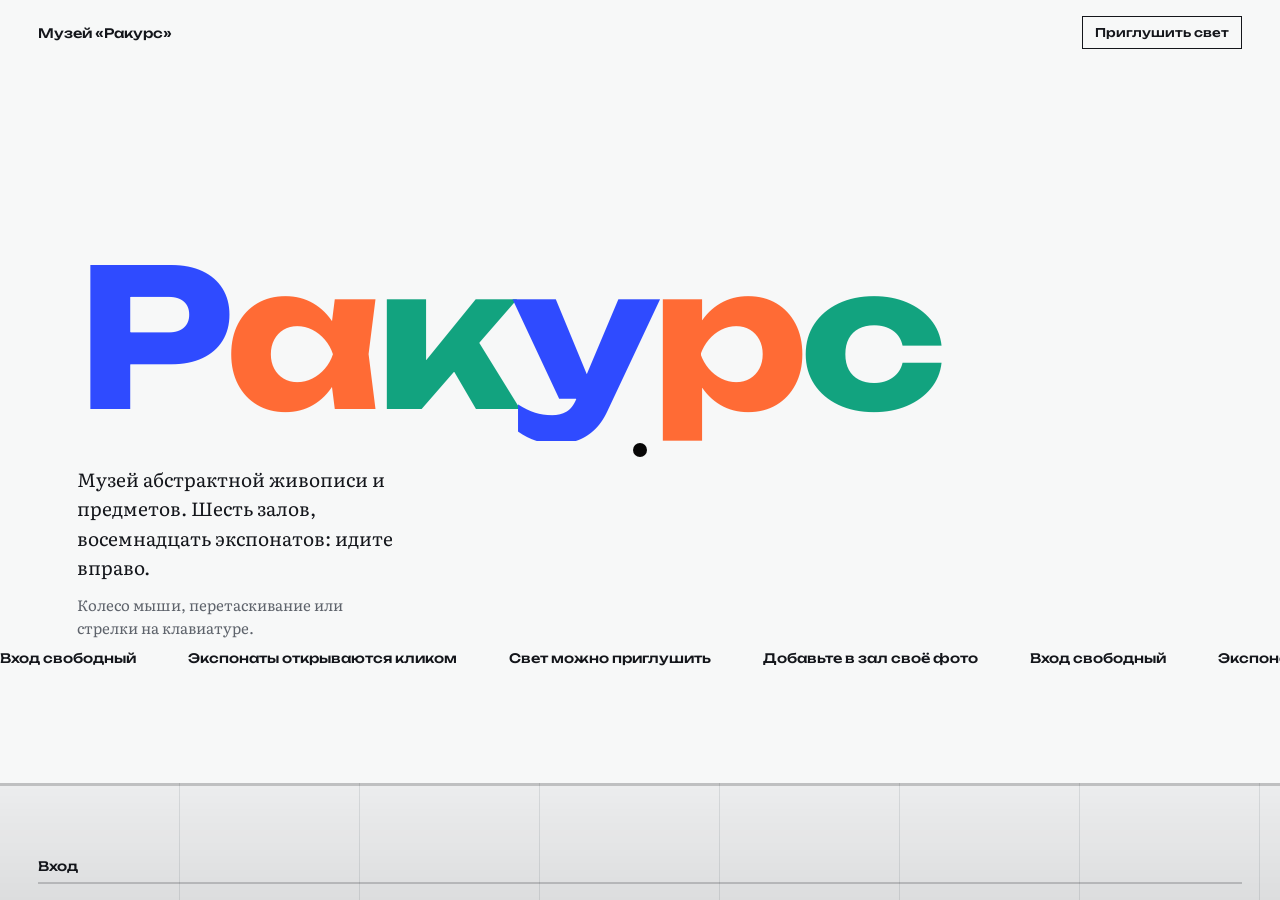
==== index.html @ 846c984b "Add files via upload" ====
<!DOCTYPE html>
<html lang="ru">
<head>
<meta charset="utf-8">
<meta name="viewport" content="width=device-width, initial-scale=1, viewport-fit=cover">
<title>Музей «Ракурс»</title>
<link rel="preconnect" href="https://fonts.googleapis.com">
<link rel="preconnect" href="https://fonts.gstatic.com" crossorigin>
<link href="https://fonts.googleapis.com/css2?family=Unbounded:wght@500;700&family=Literata:ital,opsz,wght@0,7..72,400;1,7..72,400&display=swap" rel="stylesheet">
<link rel="stylesheet" href="style.css">
</head>
<body>
<div class="cu" aria-hidden="true"><i></i><i></i></div>
<header class="top"><span>Музей «Ракурс»</span><button class="tg" id="tg" aria-pressed="false">Приглушить свет</button></header>
<main id="main"><div id="track"></div></main>
<div class="floor" id="floor"></div><div id="dk"></div><div id="cur"></div>
<div class="bar"><div id="lab">Вход</div><i><b id="fill"></b></i></div>
<div id="ov" role="dialog" aria-modal="true" aria-label="Экспонат">
  <div class="oa" id="oa"></div>
  <div class="ot"><h2 id="oh"></h2><p class="meta" id="om"></p><p class="desc" id="od"></p><button class="btn" id="oc">Закрыть экспонат</button></div>
</div>
<script src="script.js"></script>
</body>
</html>
---- style.css ----
:root{color-scheme:light;--wall:#F7F8F8;--ink:#14161B;--mute:#5E636B;--d:'Unbounded','Arial Black',system-ui,sans-serif;--s:'Literata',Georgia,serif;box-sizing:border-box;padding-top:env(safe-area-inset-top,0px);padding-bottom:env(safe-area-inset-bottom,0px)}
*,*::before,*::after{box-sizing:border-box}
html,body{height:100%;margin:0;overflow:hidden;overscroll-behavior:none;-webkit-tap-highlight-color:transparent;background:var(--wall);color:var(--ink);font-family:var(--s)}
button{font:inherit;color:inherit}
:focus-visible{outline:3px solid #2742D8;outline-offset:4px}
@media(hover:hover) and (pointer:fine){body,body *{cursor:none!important}}
main{touch-action:none;height:100%;-webkit-user-select:none;user-select:none}
#track{position:relative;display:flex;align-items:center;height:100%;width:max-content;padding:6vh 0 9vh;will-change:transform}
.top{position:fixed;inset:0 0 auto 0;display:flex;justify-content:space-between;align-items:center;padding:calc(16px + env(safe-area-inset-top,0px)) clamp(18px,3vw,40px) 0;font:500 13px var(--d);z-index:6;pointer-events:none}
.tg{pointer-events:auto;border:1.5px solid var(--ink);background:none;padding:8px 12px;font:500 12px var(--d)}
.floor{pointer-events:none;position:fixed;inset:auto 0 0 0;height:13vh;z-index:3;border-top:3px solid #0002;background:linear-gradient(#fff0,#0001),repeating-linear-gradient(90deg,#ECEDEE 0 179px,#D5D8DA 179px 180px)}
.work::before{content:"";position:absolute;left:-10%;top:-12vh;width:120%;height:90%;background:radial-gradient(ellipse at 50% 0,rgba(255,205,90,.28),transparent 62%);pointer-events:none}
.intro{flex:none;width:100vw;padding:0 6vw;position:relative}
h1{margin:0;font:700 min(15vw,30vh) var(--d);letter-spacing:-.04em;line-height:1.08;overflow:hidden}
.l{display:inline-block;transform:translateY(110%);animation:up .9s cubic-bezier(.2,.8,.1,1) calc(var(--i)*70ms + 1100ms) forwards}
@keyframes up{to{transform:none}}
.l:nth-child(3n+1){color:#2F4BFF}.l:nth-child(3n+2){color:#FF6B35}.l:nth-child(3n){color:#12A37F}
.intro p{max-width:34ch;font-size:19px;line-height:1.55;margin:24px 0 0}
.intro p+p{font-size:15px;color:var(--mute);margin-top:10px}
.mq{position:absolute;left:0;bottom:-3vh;width:100vw;overflow:hidden;white-space:nowrap;font:500 13px var(--d)}
.mq div{display:inline-block;animation:mq 26s linear infinite}
.mq span{margin-right:4em}
@keyframes mq{to{transform:translateX(-50%)}}
.hall{flex:none;width:min(80vw,860px);height:70vh;position:relative;padding:0 4vw;display:flex;flex-direction:column;justify-content:center}
.hn{position:absolute;left:0;top:50%;font:700 min(46vw,72vh) var(--d);line-height:1;color:transparent;-webkit-text-stroke:3px var(--c);opacity:.9;user-select:none}
.hall h2,.hall p{position:relative;margin:0}
.hall h2{font:700 clamp(32px,5vw,72px) var(--d);letter-spacing:-.03em;margin-bottom:18px;border-bottom:6px solid var(--c);padding-bottom:12px;width:max-content;max-width:100%}
.hall p{max-width:30ch;font-size:19px;line-height:1.55}
.work{flex:none;position:relative;padding:0 clamp(24px,6vw,100px)}
.work:nth-of-type(even){transform:translateY(3vh)}
.work:nth-of-type(odd){transform:translateY(-2vh)}
.frame{position:relative;display:block;border:0;padding:0;overflow:hidden;height:min(54vh,520px,100vw);aspect-ratio:3/4;box-shadow:0 30px 50px -28px rgba(20,22,27,.45);transition:transform .35s ease-out,box-shadow .4s}
.frame svg,.frame img{display:block;width:126%;height:100%;margin-left:-13%;object-fit:cover}
.frame::before{content:"";position:absolute;inset:0;z-index:1;pointer-events:none;background:url("data:image/svg+xml;utf8,<svg xmlns='http://www.w3.org/2000/svg' width='160' height='160'><filter id='n'><feTurbulence type='fractalNoise' baseFrequency='.85' numOctaves='2'/><feColorMatrix values='0 0 0 0 0 0 0 0 0 0 0 0 0 0 0 0 0 0 .5 0'/></filter><rect width='100%' height='100%' filter='url(%23n)'/></svg>"),radial-gradient(ellipse at 50% 35%,transparent 55%,rgba(0,0,0,.38));opacity:.55}
.frame::after{content:"";position:absolute;inset:0;z-index:2;background:var(--wall);transform-origin:top;transition:transform 1.1s cubic-bezier(.7,0,.2,1)}
.work.in .frame::after{transform:scaleY(0)}
.pl{margin:16px 0 0;padding:10px 14px;display:grid;gap:3px;width:max-content;max-width:100%;border:1px solid color-mix(in srgb,var(--ink) 30%,transparent);background:color-mix(in srgb,var(--wall) 72%,#fff);opacity:0;transform:translateY(10px);transition:opacity .8s .7s,transform .8s .7s}
.work.in .pl{opacity:1;transform:none}
.pl small{font-size:12px;color:var(--mute)}
.pl b{font:500 14px var(--d)}
.pl span{font-style:italic;color:var(--mute);font-size:14px}
.add,.outro{flex:none;padding:0 6vw;width:min(80vw,640px)}
.add h2,.outro h2{font:700 clamp(28px,4.5vw,60px) var(--d);letter-spacing:-.03em;margin:0 0 16px;line-height:1.08}
.add p,.outro p{max-width:34ch;font-size:18px;line-height:1.55;margin:0 0 24px}
.btn{display:inline-block;border:2px solid var(--ink);background:none;padding:14px 22px;font:500 14px var(--d);transition:background .25s,color .25s}
.btn:hover{background:var(--ink);color:var(--wall)}
.bar{position:fixed;inset:auto 0 0 0;padding:0 clamp(18px,3vw,40px) calc(16px + env(safe-area-inset-bottom,0px));z-index:5;pointer-events:none;color:var(--ink)}
.bar div{font:500 13px var(--d);margin-bottom:8px}
.bar i{display:block;height:2px;background:color-mix(in srgb,var(--ink) 20%,transparent)}
.bar i b{display:block;height:100%;background:var(--ink);transform-origin:left;transform:scaleX(0)}
#dk{position:fixed;inset:0;z-index:4;pointer-events:none;opacity:0;transition:opacity .6s;background:radial-gradient(circle 230px at var(--mx,50%) var(--my,50%),transparent 0,rgba(6,8,12,.94) 100%)}
#dk.on{opacity:1}
#cur{position:fixed;left:0;top:0;width:14px;height:14px;margin:-7px;border-radius:50%;background:#fff;mix-blend-mode:difference;pointer-events:none;z-index:60;transition:width .3s,height .3s,margin .3s}
#cur.big{width:80px;height:80px;margin:-40px}
@media(hover:none),(pointer:coarse){#cur{display:none}}
.cu{position:fixed;inset:0;z-index:50;pointer-events:none;display:flex}
.cu i{flex:1;background:#18202E;animation:op 1.3s cubic-bezier(.8,0,.2,1) .5s forwards}
.cu i:first-child{--o:-101%;background:#2F4BFF}.cu i:last-child{--o:101%;background:#FF7FA6}
@keyframes op{to{transform:translateX(var(--o))}}
#ov{position:fixed;inset:0;z-index:20;display:grid;grid-template-columns:1fr 1fr;background:var(--wall);clip-path:circle(0px at 50% 50%);visibility:hidden;transition:clip-path .9s cubic-bezier(.76,0,.24,1),visibility 0s .9s}
#ov.open{visibility:visible;transition:clip-path .9s cubic-bezier(.76,0,.24,1)}
.oa{display:grid;place-items:center;background:#E9EAEC;overflow:hidden}
.oa>*{height:78%;max-width:84%;aspect-ratio:3/4;object-fit:cover;box-shadow:0 40px 70px rgba(20,22,27,.4);transform:scale(1.18);transition:transform 1.5s cubic-bezier(.2,.8,.1,1) .25s}
#ov.open .oa>*{transform:none}
.ot{align-self:center;padding:6vw;max-width:560px}
.ot>*{opacity:0;transform:translateY(26px);transition:opacity .7s,transform .7s}
#ov.open .ot>*{opacity:1;transform:none}
#ov.open .ot>:nth-child(1){transition-delay:.55s}#ov.open .ot>:nth-child(2){transition-delay:.65s}#ov.open .ot>:nth-child(3){transition-delay:.75s}#ov.open .ot>:nth-child(4){transition-delay:.85s}
.ot h2{font:700 clamp(28px,4vw,54px) var(--d);letter-spacing:-.03em;line-height:1.08;margin:0 0 16px}
.ot .meta{font-style:italic;color:var(--mute);margin:0 0 20px}
.ot .desc{font-size:19px;line-height:1.6;margin:0 0 32px}
@media(max-width:760px){#ov{grid-template-columns:1fr;grid-template-rows:42% 1fr}.oa{padding-top:env(safe-area-inset-top,0px)}.oa>*{height:86%}.ot{padding:20px 24px calc(20px + env(safe-area-inset-bottom,0px));align-self:start;min-height:0;max-height:100%;max-width:none;overflow:auto}.ot h2{font-size:26px}.ot .desc{font-size:17px;margin-bottom:20px}.frame{height:min(56vh,112vw)}.top{font-size:12px}.tg{font-size:11px;padding:7px 10px}.work{padding:0 20px}.hall,.add,.outro{width:86vw}.pl{max-width:calc(100vw - 40px)}#dk{background:radial-gradient(circle 160px at var(--mx,50%) var(--my,50%),transparent 0,rgba(6,8,12,.94) 100%)}}
@media(max-height:480px){.frame{height:60vh}.pl{margin-top:8px;padding:6px 10px}.ot{overflow:auto;max-height:100%}.ot h2{font-size:24px;margin-bottom:8px}.ot .desc{font-size:15px;margin-bottom:12px}.floor{height:16vh}.hall h2{font-size:30px}.hall p,.intro p{font-size:16px}}
@media(hover:none){.btn:hover{background:none;color:var(--ink)}}
@media(prefers-reduced-motion:reduce){.cu{display:none}.l,.mq div{animation:none;transform:none}.frame::after,.pl,#ov,#ov.open,.ot>*,.oa>*{transition:none}}
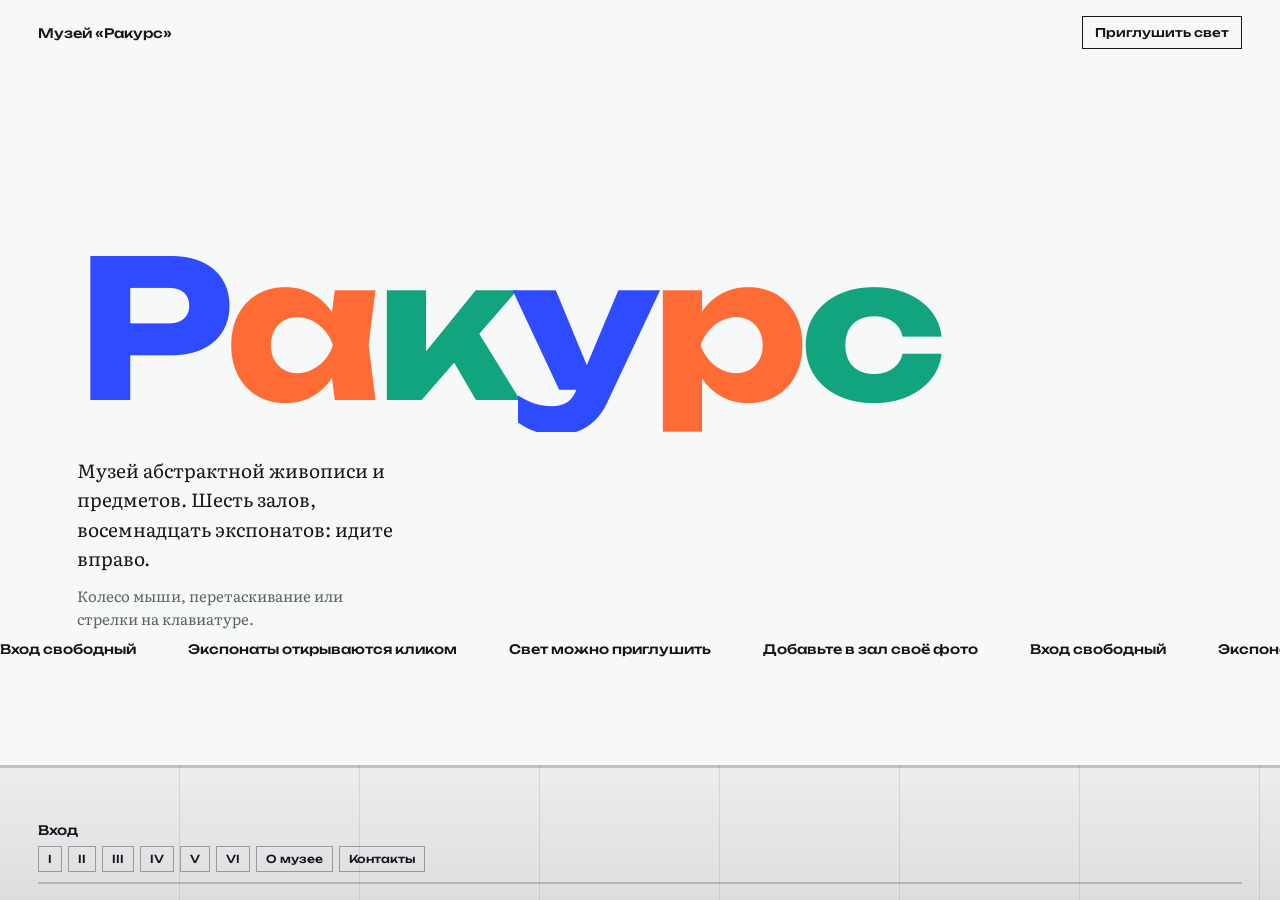
==== commit b13077a2: "Update index.html" ====
--- a/index.html
+++ b/index.html
@@ -7,18 +7,213 @@
 <link rel="preconnect" href="https://fonts.googleapis.com">
 <link rel="preconnect" href="https://fonts.gstatic.com" crossorigin>
 <link href="https://fonts.googleapis.com/css2?family=Unbounded:wght@500;700&family=Literata:ital,opsz,wght@0,7..72,400;1,7..72,400&display=swap" rel="stylesheet">
-<link rel="stylesheet" href="style.css">
+<style>
+:root{color-scheme:light;--wall:#F7F8F8;--ink:#14161B;--mute:#5E636B;--d:'Unbounded','Arial Black',system-ui,sans-serif;--s:'Literata',Georgia,serif;box-sizing:border-box;padding-top:env(safe-area-inset-top,0px);padding-bottom:env(safe-area-inset-bottom,0px)}
+*,*::before,*::after{box-sizing:border-box}
+html,body{height:100%;margin:0;overflow:hidden;overscroll-behavior:none;-webkit-tap-highlight-color:transparent;background:var(--wall);color:var(--ink);font-family:var(--s)}
+button{font:inherit;color:inherit}
+:focus-visible{outline:3px solid #2742D8;outline-offset:4px}
+main{cursor:grab}main:active{cursor:grabbing}.frame,.btn,.tg,.mp button{cursor:pointer}
+main{touch-action:none;height:100%;-webkit-user-select:none;user-select:none}
+#track{position:relative;display:flex;align-items:center;height:100%;width:max-content;padding:6vh 0 11vh;will-change:transform}
+.top{position:fixed;inset:0 0 auto 0;display:flex;justify-content:space-between;align-items:center;padding:calc(16px + env(safe-area-inset-top,0px)) clamp(18px,3vw,40px) 0;font:500 13px var(--d);z-index:6;pointer-events:none}
+.tg{pointer-events:auto;border:1.5px solid var(--ink);background:none;padding:8px 12px;font:500 12px var(--d)}
+.floor{pointer-events:none;position:fixed;inset:auto 0 0 0;height:15vh;z-index:3;border-top:3px solid #0002;background:linear-gradient(#fff0,#0001),repeating-linear-gradient(90deg,#ECEDEE 0 179px,#D5D8DA 179px 180px)}
+.work::before{content:"";position:absolute;left:-10%;top:-12vh;width:120%;height:90%;background:radial-gradient(ellipse at 50% 0,rgba(255,205,90,.28),transparent 62%);pointer-events:none}
+.intro{flex:none;width:100vw;padding:0 6vw;position:relative}
+h1{margin:0;font:700 min(15vw,30vh) var(--d);letter-spacing:-.04em;line-height:1.08;overflow:hidden}
+.l{display:inline-block;transform:translateY(110%);animation:up .9s cubic-bezier(.2,.8,.1,1) calc(var(--i)*70ms + 1100ms) forwards}
+@keyframes up{to{transform:none}}
+.l:nth-child(3n+1){color:#2F4BFF}.l:nth-child(3n+2){color:#FF6B35}.l:nth-child(3n){color:#12A37F}
+.intro p{max-width:34ch;font-size:19px;line-height:1.55;margin:24px 0 0}
+.intro p+p{font-size:15px;color:var(--mute);margin-top:10px}
+.mq{position:absolute;left:0;bottom:-3vh;width:100vw;overflow:hidden;white-space:nowrap;font:500 13px var(--d)}
+.mq div{display:inline-block;animation:mq 26s linear infinite}
+.mq span{margin-right:4em}
+@keyframes mq{to{transform:translateX(-50%)}}
+.hall{flex:none;width:min(80vw,860px);height:70vh;position:relative;padding:0 4vw;display:flex;flex-direction:column;justify-content:center}
+.hn{position:absolute;left:0;top:50%;font:700 min(46vw,72vh) var(--d);line-height:1;color:transparent;-webkit-text-stroke:3px var(--c);opacity:.9;user-select:none}
+.hall h2,.hall p{position:relative;margin:0}
+.hall h2{font:700 clamp(32px,5vw,72px) var(--d);letter-spacing:-.03em;margin-bottom:18px;border-bottom:6px solid var(--c);padding-bottom:12px;width:max-content;max-width:100%}
+.hall p{max-width:30ch;font-size:19px;line-height:1.55}
+.work{flex:none;position:relative;padding:0 clamp(24px,6vw,100px)}
+.work:nth-of-type(even){transform:translateY(3vh)}
+.work:nth-of-type(odd){transform:translateY(-2vh)}
+.frame{position:relative;display:block;border:0;padding:0;overflow:hidden;height:min(54vh,520px,100vw);aspect-ratio:3/4;box-shadow:0 30px 50px -28px rgba(20,22,27,.45);transition:transform .35s ease-out,box-shadow .4s}
+.frame svg,.frame img{display:block;width:126%;height:100%;margin-left:-13%;object-fit:cover}
+.frame::before{content:"";position:absolute;inset:0;z-index:1;pointer-events:none;background:url("data:image/svg+xml;utf8,<svg xmlns='http://www.w3.org/2000/svg' width='160' height='160'><filter id='n'><feTurbulence type='fractalNoise' baseFrequency='.85' numOctaves='2'/><feColorMatrix values='0 0 0 0 0 0 0 0 0 0 0 0 0 0 0 0 0 0 .5 0'/></filter><rect width='100%' height='100%' filter='url(%23n)'/></svg>"),radial-gradient(ellipse at 50% 35%,transparent 55%,rgba(0,0,0,.38));opacity:.55}
+.frame::after{content:"";position:absolute;inset:0;z-index:2;background:var(--wall);transform-origin:top;transition:transform 1.1s cubic-bezier(.7,0,.2,1)}
+.work.in .frame::after{transform:scaleY(0)}
+.pl{margin:16px 0 0;padding:10px 14px;display:grid;gap:3px;width:max-content;max-width:100%;border:1px solid color-mix(in srgb,var(--ink) 30%,transparent);background:color-mix(in srgb,var(--wall) 72%,#fff);opacity:0;transform:translateY(10px);transition:opacity .8s .7s,transform .8s .7s}
+.work.in .pl{opacity:1;transform:none}
+.pl small{font-size:12px;color:var(--mute)}
+.pl b{font:500 14px var(--d)}
+.pl span{font-style:italic;color:var(--mute);font-size:14px}
+.add,.outro,.about,.contact{flex:none;padding:0 6vw;width:min(80vw,640px)}
+.add h2,.outro h2,.about h2,.contact h2{font:700 clamp(28px,4.5vw,60px) var(--d);letter-spacing:-.03em;margin:0 0 16px;line-height:1.08}
+.add p,.outro p,.about p,.contact p{max-width:34ch;font-size:18px;line-height:1.55;margin:0 0 24px}
+.btn{display:inline-block;border:2px solid var(--ink);background:none;padding:14px 22px;font:500 14px var(--d);transition:background .25s,color .25s}
+.btn:hover{background:var(--ink);color:var(--wall)}
+.bar{position:fixed;inset:auto 0 0 0;padding:0 clamp(18px,3vw,40px) calc(16px + env(safe-area-inset-bottom,0px));z-index:5;pointer-events:none;color:var(--ink)}
+.bar div{font:500 13px var(--d);margin-bottom:8px}
+.bar i{display:block;height:2px;background:color-mix(in srgb,var(--ink) 20%,transparent)}
+.bar i b{display:block;height:100%;background:var(--ink);transform-origin:left;transform:scaleX(0)}
+#dk{position:fixed;inset:0;z-index:4;pointer-events:none;opacity:0;transition:opacity .6s;background:radial-gradient(circle 230px at var(--mx,50%) var(--my,50%),transparent 0,rgba(6,8,12,.94) 100%)}
+#dk.on{opacity:1}
+#cur{display:none!important;position:fixed;left:0;top:0;width:14px;height:14px;margin:-7px;border-radius:50%;background:#fff;mix-blend-mode:difference;pointer-events:none;z-index:60;transition:width .3s,height .3s,margin .3s}
+#cur.big{width:80px;height:80px;margin:-40px}
+@media(hover:none),(pointer:coarse){#cur{display:none}}
+.facts{margin:0 0 24px;display:grid;gap:10px;max-width:40ch}.facts div{display:grid;grid-template-columns:7.5em 1fr;gap:12px;border-top:1px solid color-mix(in srgb,var(--ink) 25%,transparent);padding-top:10px}.facts dt{font:500 13px var(--d)}.facts dd{margin:0;font-size:17px;line-height:1.5}
+a.btn{color:var(--ink);text-decoration:none}a.btn:hover{color:var(--wall)}
+.mp{display:flex;gap:6px;margin-bottom:10px;pointer-events:auto;width:max-content;max-width:100%;overflow-x:auto;scrollbar-width:none}
+.mp button{border:1px solid color-mix(in srgb,var(--ink) 35%,transparent);background:none;padding:5px 9px;font:500 11px var(--d);white-space:nowrap}
+.mp button:hover{border-color:var(--ink)}
+.mp button.on{background:var(--ink);color:var(--wall);border-color:var(--ink);box-shadow:inset 0 -3px 0 var(--c)}
+.acts{display:flex;gap:10px;flex-wrap:wrap}
+#lens{position:fixed;left:0;top:0;width:170px;height:170px;border-radius:50%;overflow:hidden;border:3px solid #fff;box-shadow:0 10px 30px rgba(0,0,0,.4);pointer-events:none;opacity:0;transition:opacity .2s;z-index:3;background:#fff}
+#lens.on{opacity:1}
+body.lp #cur{opacity:0}
+.cu{position:fixed;inset:0;z-index:50;pointer-events:none;display:flex}
+.cu i{flex:1;background:#18202E;animation:op 1.3s cubic-bezier(.8,0,.2,1) .5s forwards}
+.cu i:first-child{--o:-101%;background:#2F4BFF}.cu i:last-child{--o:101%;background:#FF7FA6}
+@keyframes op{to{transform:translateX(var(--o))}}
+#ov{position:fixed;inset:0;z-index:20;display:grid;grid-template-columns:1fr 1fr;background:var(--wall);clip-path:circle(0px at 50% 50%);visibility:hidden;transition:clip-path .9s cubic-bezier(.76,0,.24,1),visibility 0s .9s}
+#ov.open{visibility:visible;transition:clip-path .9s cubic-bezier(.76,0,.24,1)}
+.oa{display:grid;place-items:center;background:#E9EAEC;overflow:hidden}
+.oa>*{touch-action:none;height:78%;max-width:84%;aspect-ratio:3/4;object-fit:cover;box-shadow:0 40px 70px rgba(20,22,27,.4);transform:scale(1.18);transition:transform 1.5s cubic-bezier(.2,.8,.1,1) .25s}
+#ov.open .oa>*{transform:none}
+.ot{align-self:center;padding:6vw;max-width:560px}
+.ot>*{opacity:0;transform:translateY(26px);transition:opacity .7s,transform .7s}
+#ov.open .ot>*{opacity:1;transform:none}
+#ov.open .ot>:nth-child(1){transition-delay:.55s}#ov.open .ot>:nth-child(2){transition-delay:.65s}#ov.open .ot>:nth-child(3){transition-delay:.75s}#ov.open .ot>:nth-child(4){transition-delay:.85s}
+.ot h2{font:700 clamp(28px,4vw,54px) var(--d);letter-spacing:-.03em;line-height:1.08;margin:0 0 16px}
+.ot .meta{font-style:italic;color:var(--mute);margin:0 0 20px}
+.ot .desc{font-size:19px;line-height:1.6;margin:0 0 32px}
+@media(max-width:760px){#ov{grid-template-columns:1fr;grid-template-rows:42% 1fr}.oa{padding-top:env(safe-area-inset-top,0px)}.oa>*{height:86%}.ot{padding:20px 24px calc(20px + env(safe-area-inset-bottom,0px));align-self:start;min-height:0;max-height:100%;max-width:none;overflow:auto}.ot h2{font-size:26px}.ot .desc{font-size:17px;margin-bottom:20px}.frame{height:min(56vh,112vw)}.top{font-size:12px}.tg{font-size:11px;padding:7px 10px}#lens{width:130px;height:130px}.work{padding:0 20px}.hall,.add,.outro{width:86vw}.pl{max-width:calc(100vw - 40px)}#dk{background:radial-gradient(circle 160px at var(--mx,50%) var(--my,50%),transparent 0,rgba(6,8,12,.94) 100%)}}
+@media(max-height:480px){.frame{height:60vh}.pl{margin-top:8px;padding:6px 10px}.ot{overflow:auto;max-height:100%}.ot h2{font-size:24px;margin-bottom:8px}.ot .desc{font-size:15px;margin-bottom:12px}.floor{height:19vh}#lab{display:none}.mp{margin-bottom:6px}.mp button{padding:3px 7px}.hall h2{font-size:30px}.hall p,.intro p{font-size:16px}}
+@media(hover:none){.btn:hover{background:none;color:var(--ink)}}
+@media(prefers-reduced-motion:reduce){.cu{display:none}.l,.mq div{animation:none;transform:none}.frame::after,.pl,#ov,#ov.open,.ot>*,.oa>*{transition:none}}
+</style>
 </head>
 <body>
 <div class="cu" aria-hidden="true"><i></i><i></i></div>
 <header class="top"><span>Музей «Ракурс»</span><button class="tg" id="tg" aria-pressed="false">Приглушить свет</button></header>
 <main id="main"><div id="track"></div></main>
 <div class="floor" id="floor"></div><div id="dk"></div><div id="cur"></div>
-<div class="bar"><div id="lab">Вход</div><i><b id="fill"></b></i></div>
+<div class="bar"><div id="lab">Вход</div><nav class="mp" id="mp" aria-label="Карта залов"></nav><i><b id="fill"></b></i></div>
 <div id="ov" role="dialog" aria-modal="true" aria-label="Экспонат">
-  <div class="oa" id="oa"></div>
-  <div class="ot"><h2 id="oh"></h2><p class="meta" id="om"></p><p class="desc" id="od"></p><button class="btn" id="oc">Закрыть экспонат</button></div>
+  <div class="oa" id="oa"></div><div id="lens" aria-hidden="true"></div>
+  <div class="ot"><h2 id="oh"></h2><p class="meta" id="om"></p><p class="desc" id="od"></p><div class="acts"><button class="btn" id="lp" aria-pressed="false">Включить лупу</button><button class="btn" id="oc">Закрыть экспонат</button></div></div>
 </div>
-<script src="script.js"></script>
+<script>
+const P={y:'#FFC21A',b:'#2F4BFF',r:'#FF7FA6',g:'#12A37F',k:'#14161B',w:'#F1F2F3',o:'#FF6B35',v:'#7B4DFF',c:'#19B5C9'};
+const H=[['I','Цвет','Четыре холста, где всё решает цвет.',P.b],['II','Форма','Три предмета из мастерской: объём вместо плоскости.',P.o],['III','Свет','Пять работ о свете: два холста и три фотографии.',P.y],['IV','Линия','Что остаётся от рисунка, если убрать всё лишнее.',P.g],['V','Ритм','Повторы, которые складываются в движение.',P.v],['VI','Тишина','Последний зал: почти белый, почти пустой.',P.r]];
+const fb='<defs><filter id="bl"><feGaussianBlur stdDeviation="1.6"/></filter><filter id="bl2"><feGaussianBlur stdDeviation="9"/></filter></defs>';
+const rg=(b,a,s,c,o,f)=>`<path d="M0 400V${b}`+[...Array(31)].map((_,i)=>` L${i*10} ${(b+Math.sin(i*.45+s)*a+Math.sin(i*1.3+s*2)*a*.35).toFixed(1)}`).join('')+` V400Z" fill="${c}" opacity="${o}"${f?' filter="url(#bl)"':''}/>`;
+const lg=(id,a,b)=>`<defs><linearGradient id="${id}" x1="0" x2="1"><stop offset="0" stop-color="${a}"/><stop offset=".55" stop-color="${b}"/><stop offset="1" stop-color="#0007"/></linearGradient></defs>`;
+const A=[
+{h:0,t:'Утренний обмен',a:'Лея Вард',y:2024,m:'Масло, холст',bg:P.y,d:'Два круга перекрываются, и на пересечении появляется третий цвет. Работа о том, как разговор меняет обоих собеседников.',s:`<circle cx="120" cy="165" r="95" fill="${P.b}"/><circle cx="190" cy="250" r="75" fill="${P.r}" style="mix-blend-mode:multiply"/><circle cx="92" cy="305" r="26" fill="${P.k}"/>`},
+{h:0,t:'Три пролёта',a:'Тимур Аскаров',y:2023,m:'Акрил, холст',bg:P.g,d:'Арки растут слева направо, как ступени. Зелёный фон оставляет им только цвет и высоту.',s:`<path d="M20 400V250a40 40 0 0 1 80 0V400Z" fill="${P.w}"/><path d="M110 400V190a40 40 0 0 1 80 0V400Z" fill="${P.y}"/><path d="M200 400V120a40 40 0 0 1 80 0V400Z" fill="${P.r}"/>`},
+{h:0,t:'Шум 4',a:'Ирма Кольц',y:2025,m:'Акрил, холст',bg:P.k,d:'Двадцать четыре полосы без повторов. Ритм кажется случайным, пока не заметишь три цвета по кругу.',s:[...Array(24)].map((_,i)=>`<rect x="${i*12.5}" y="${(i*53)%90}" width="${3+(i*7)%9}" height="${400-((i*53)%90)*2}" fill="${[P.y,P.r,P.w][i%3]}"/>`).join('')},
+{h:0,t:'Остров в воде',a:'Давид Рен',y:2022,m:'Масло, холст',bg:P.b,d:'Полукруг на горизонте и его отражение, разбитое на шесть полос. Чем глубже, тем слабее след.',s:`<path d="M60 200a90 90 0 0 1 180 0Z" fill="${P.y}"/>`+[...Array(6)].map((_,i)=>`<rect x="${70+i*8}" y="${215+i*22}" width="${160-i*16}" height="8" fill="${P.w}" opacity="${1-i*.14}"/>`).join('')},
+{h:1,t:'Амфора без дна',a:'Нина Эйр',y:2023,m:'Керамика, глазурь',bg:P.g,d:'Сосуд, который нельзя наполнить: дно срезано ровно по линии света. Остаётся форма и её тень.',s:lg('a1','#F6CE63','#B5801A')+`<ellipse cx="150" cy="352" rx="80" ry="12" fill="#0005"/><path d="M122 70h56l-6 36c42 22 52 74 42 124-8 40-30 74-64 84-34-10-56-44-64-84-10-50 0-102 42-124z" fill="url(#a1)"/><path d="M108 112c-44 0-44 62 0 74M192 112c44 0 44 62 0 74" fill="none" stroke="url(#a1)" stroke-width="10"/>`},
+{h:1,t:'Фрагмент колонны',a:'Йон Маар',y:2022,m:'Известняк',bg:P.b,d:'Пять каннелюр и обломанный верх. Колонна уже ничего не держит, зато хорошо держит взгляд.',s:lg('a2','#F1F2F0','#BFC4C9')+`<rect x="82" y="338" width="136" height="24" fill="url(#a2)"/><rect x="100" y="96" width="100" height="244" fill="url(#a2)"/>`+[...Array(5)].map((_,i)=>`<rect x="${112+i*19}" y="96" width="3" height="244" fill="#0003"/>`).join('')+`<path d="M82 96l30-16 22 10 24-14 22 12 36-6v14z" fill="url(#a2)"/>`},
+{h:1,t:'Маска для тишины',a:'Сана Рид',y:2025,m:'Гипс, пигмент',bg:P.r,d:'Лицо без выражения, сделанное по слепку со спящего. Глаза закрыты, рот чуть приоткрыт.',s:lg('a3','#F7F7F5','#C9CED3')+`<ellipse cx="150" cy="205" rx="74" ry="108" fill="url(#a3)"/><path d="M104 180q18 12 36 0M160 180q18 12 36 0" fill="none" stroke="${P.k}" stroke-width="5" stroke-linecap="round"/><path d="M150 190v34q-8 8 0 8" fill="none" stroke="#0004" stroke-width="4"/><ellipse cx="150" cy="270" rx="16" ry="5" fill="${P.k}"/>`},
+{h:2,t:'Сетка, которая дышит',a:'Мина Сато',y:2024,m:'Гуашь, бумага',bg:P.r,d:'Сорок восемь точек одного цвета. Меняется только размер, и поверхность начинает пульсировать.',s:[...Array(48)].map((_,i)=>{const c=i%6,r=(i/6)|0;return `<circle cx="${30+c*48}" cy="${40+r*46}" r="${(3+9*Math.abs(Math.sin(c*.9+r*.7))).toFixed(1)}" fill="${P.k}"/>`}).join('')},
+{h:2,t:'Свет в коридоре',a:'Олаф Бреннер',y:2021,m:'Масло, холст',bg:P.k,d:'Семь вложенных прямоугольников ведут взгляд к дальней стене. Холст плоский, но глубина читается сразу.',s:[...Array(7)].map((_,i)=>`<rect x="${30+i*18}" y="${50+i*24}" width="${240-i*36}" height="${300-i*48}" fill="${[P.w,P.y,P.r,P.b,P.g,P.k,P.y][i]}"/>`).join('')},
+{h:2,t:'Хребет на рассвете',a:'Лукас Дрейн',y:2024,m:'Цифровая печать',bg:'#F28A8A',d:'Четыре гряды, и каждая дальше предыдущей светлее. Воздух между ними плотнее камня, поэтому глубина видна без перспективы.',s:fb+`<defs><linearGradient id="sk" x1="0" y1="0" x2="0" y2="1"><stop offset="0" stop-color="#3B4A8C"/><stop offset=".5" stop-color="#F28A8A"/><stop offset=".8" stop-color="#FFC27A"/></linearGradient></defs><rect width="300" height="400" fill="url(#sk)"/><circle cx="190" cy="250" r="26" fill="#FFF1C9" filter="url(#bl)"/>`+rg(250,18,1,'#8E6F9E',.7,1)+rg(285,22,2.3,'#5E5588',.85,1)+rg(325,20,4,'#352F5C',.95,0)+rg(365,14,5.5,'#14161B',1,0)},
+{h:2,t:'Озеро в тумане',a:'Мира Холт',y:2023,m:'Цифровая печать',bg:'#B9C5CB',d:'Берег растворился, лодка осталась. Туман съел горизонт, и вода с небом стали одним серым полем.',s:fb+`<defs><linearGradient id="lk" x1="0" y1="0" x2="0" y2="1"><stop offset="0" stop-color="#E3E8EA"/><stop offset=".52" stop-color="#B9C5CB"/><stop offset=".53" stop-color="#9FB0B8"/><stop offset="1" stop-color="#5F737C"/></linearGradient></defs><rect width="300" height="400" fill="url(#lk)"/>`+rg(210,5,.7,'#8C9BA2',.8,1)+`<ellipse cx="150" cy="212" rx="200" ry="20" fill="#fff" opacity=".65" filter="url(#bl2)"/><path d="M118 296h64l-10 11h-44z" fill="#14161B"/><path d="M150 296V262l24 30z" fill="#14161B"/><path d="M130 318h40M120 330h60M138 342h24" stroke="#14161B" stroke-width="3" opacity=".35"/>`},
+{h:2,t:'Лестница света',a:'Тео Брандт',y:2025,m:'Цифровая печать',bg:'#14161B',d:'Девять ступеней и один луч сверху. Свет не доходит до низа, поэтому лестница кажется длиннее, чем есть.',s:fb+[...Array(9)].map((_,i)=>`<rect x="30" y="${90+i*30}" width="240" height="30" fill="${i%2?'#2A2E36':'#1D2027'}"/>`).join('')+`<path d="M170 0h90L110 400H30z" fill="#FFE8A8" opacity=".38" filter="url(#bl2)"/><path d="M190 0h50L110 400H70z" fill="#FFF4D0" opacity=".3" filter="url(#bl)"/>`},
+{h:3,t:'Одна линия',a:'Артём Лисс',y:2023,m:'Тушь, бумага',bg:P.y,d:'Кривая не отрывается от бумаги от первой точки до последней. Если идти по ней взглядом, легко потерять счёт петлям.',s:`<path d="M30 340C60 60 120 60 140 200S220 380 270 70" fill="none" stroke="${P.k}" stroke-width="6" stroke-linecap="round"/>`},
+{h:3,t:'Натянутые нити',a:'Ева Шторм',y:2024,m:'Нить, гвозди',bg:P.k,d:'Четырнадцать нитей от левого края к нижнему. Из прямых линий получается плавный изгиб, которого нет ни на одной из них.',s:[...Array(14)].map((_,i)=>`<line x1="30" y1="${30+i*24}" x2="${40+i*20}" y2="370" stroke="${[P.y,P.r,P.c][i%3]}" stroke-width="2.5"/>`).join('')},
+{h:4,t:'Шаги',a:'Ян Ворон',y:2022,m:'Акрил, холст',bg:P.c,d:'Шесть квадратов поднимаются по диагонали и растут на каждом шаге. Цвета чередуются, как клавиши.',s:[...Array(6)].map((_,i)=>`<rect x="${30+i*38}" y="${300-i*44}" width="${24+i*4}" height="${24+i*4}" fill="${i%2?P.w:P.k}"/>`).join('')},
+{h:4,t:'Часы без стрелок',a:'Алия Норд',y:2025,m:'Масло, холст',bg:P.o,d:'Четыре кольца из чёрточек разной длины. Время в этой работе можно только услышать, как тиканье.',s:[...Array(4)].map((_,i)=>`<circle cx="150" cy="200" r="${40+i*26}" fill="none" stroke="${P.w}" stroke-width="10" stroke-dasharray="${6+i*4} 10"/>`).join('')},
+{h:5,t:'Белое на белом',a:'Ким Ларс',y:2021,m:'Масло, холст',bg:'#E8EAEC',d:'Прямоугольник и круг почти не отличаются от фона. Нужно подойти ближе и постоять, чтобы их увидеть.',s:`<rect x="70" y="90" width="160" height="220" fill="#F8F9FA"/><circle cx="150" cy="200" r="46" fill="#DDE0E4"/>`},
+{h:5,t:'Тень от окна',a:'Роза Клайн',y:2024,m:'Акрил, холст',bg:P.v,d:'Квадрат света, упавший на пол, и тёмный крест рамы. Окна на картине нет, остался только его след.',s:`<path d="M60 80h120l60 240H110z" fill="${P.y}"/><path d="M120 80l50 240M75 200h160" stroke="${P.v}" stroke-width="8"/>`}
+];
+const $=id=>document.getElementById(id),track=$('track'),ov=$('ov'),main=$('main');
+const art=w=>w.img?`<img src="${w.img}" alt="${w.t}">`:`<svg viewBox="0 0 300 400" preserveAspectRatio="xMidYMid slice" aria-hidden="true">${w.s}</svg>`;
+const work=(w,i)=>`<section class="work" data-i="${i}"><button class="frame" aria-label="Открыть экспонат: ${w.t}" style="background:${w.bg}">${art(w)}</button><p class="pl"><small>№ ${String(i+1).padStart(2,'0')}</small><b>${w.t}</b><span>${w.a}, ${w.y}</span><span>${w.m}</span></p></section>`;
+const mq=['Вход свободный','Экспонаты открываются кликом','Свет можно приглушить','Добавьте в зал своё фото'].map(s=>`<span>${s}</span>`).join('');
+track.innerHTML=`<section class="intro"><h1 aria-label="Ракурс">${[...'Ракурс'].map((c,i)=>`<span class="l" style="--i:${i}" aria-hidden="true">${c}</span>`).join('')}</h1><p>Музей абстрактной живописи и предметов. Шесть залов, восемнадцать экспонатов: идите вправо.</p><p>Колесо мыши, перетаскивание или стрелки на клавиатуре.</p><div class="mq" aria-hidden="true"><div>${mq}${mq}</div></div></section>`
++H.map((h,k)=>`<section class="hall" style="--c:${h[3]}"><b class="hn" aria-hidden="true">${h[0]}</b><h2>Зал ${h[0]}. ${h[1]}</h2><p>${h[2]}</p></section>`+A.map((w,i)=>w.h===k?work(w,i):'').join('')).join('')
++`<section class="add"><h2>Ваш экспонат</h2><p>Выберите фото на устройстве, и оно появится в зале. Файл остаётся у вас, на сервер ничего не уходит.</p><label class="btn" tabindex="0" id="upl">Добавить фото<input type="file" id="file" accept="image/*" hidden></label></section><section class="about"><h2>О музее</h2><p>«Ракурс» — музей абстрактной живописи, предметов и фотографий. Все экспонаты нарисованы кодом, а залы собраны из HTML, CSS и JavaScript без библиотек.</p><dl class="facts"><div><dt>Залы</dt><dd>Шесть, от «Цвета» до «Тишины»</dd></div><div><dt>Экспонатов</dt><dd>Восемнадцать и ваши фото</dd></div><div><dt>Вход</dt><dd>Свободный</dd></div><div><dt>Выставка</dt><dd>Меняется раз в сезон</dd></div></dl></section><section class="contact"><h2>Контакты</h2><p>Хотите показать работу в музее или обсудить такой же сайт для себя? Напишите автору.</p><dl class="facts"><div><dt>Часы</dt><dd>Круглосуточно, залы не закрываются</dd></div><div><dt>Адрес</dt><dd>Онлайн, по этой ссылке</dd></div><div><dt>Автор сайта</dt><dd>MakwinIT</dd></div></dl><a class="btn" href="https://t.me/makwinit" target="_blank" rel="noopener">Написать в Telegram</a></section><section class="outro"><h2>Выход</h2><p>Спасибо, что зашли. Вернуться ко входу можно одной кнопкой.</p><button class="btn" id="back">Вернуться ко входу</button></section>`;
+const rm=matchMedia('(prefers-reduced-motion: reduce)').matches,k=rm?1:.085;
+if(matchMedia('(pointer:coarse)').matches)track.querySelector('.intro p+p').textContent='Проведите пальцем влево или вправо.';
+const io=new IntersectionObserver(es=>es.forEach(e=>{if(e.isIntersecting){e.target.classList.add('in');io.unobserve(e.target)}}),{threshold:.3});
+let works,frames,halls=[...track.querySelectorAll('.hall')];
+const refresh=()=>{works=[...track.querySelectorAll('.work')];frames=[...track.querySelectorAll('.frame')];works.forEach(w=>{if(!w.classList.contains('in'))io.observe(w)})};
+let x=0,t=0,max=0,cx=[],sx=0,st=0,drag=false,moved=0,vel=0,lm=0,ox=0,oy=0,last=null,mx=innerWidth/2,my=innerHeight/2,px=mx,py=my;
+const cl=v=>Math.max(0,Math.min(max,v));
+function size(){max=Math.max(0,track.scrollWidth-innerWidth);cx=works.map(e=>e.offsetLeft+e.offsetWidth/2);starts=stops.map(s=>s.e.offsetLeft);t=cl(t)}
+let starts=[],mcur=-2;
+const stops=[...halls.map((h,i)=>({l:H[i][0],e:h,c:H[i][3],n:'Зал '+H[i][0]+': '+H[i][1]})),{l:'О музее',e:track.querySelector('.about'),c:P.k,n:'О музее'},{l:'Контакты',e:track.querySelector('.contact'),c:P.k,n:'Контакты'}];
+const mp=$('mp');mp.innerHTML=stops.map((s,i)=>`<button data-i="${i}" style="--c:${s.c}" aria-label="${s.n}">${s.l}</button>`).join('');
+mp.addEventListener('click',e=>{const b=e.target.closest('button');if(b)t=cl(stops[+b.dataset.i].e.offsetLeft-innerWidth*.06)});
+refresh();size();addEventListener('resize',size);
+addEventListener('wheel',e=>{if(ov.classList.contains('open'))return;t=cl(t+(e.deltaY+e.deltaX)*1.1)},{passive:true});
+main.addEventListener('pointerdown',e=>{drag=true;moved=0;sx=e.clientX;st=t;vel=0;lm=0});
+addEventListener('pointermove',e=>{mx=e.clientX;my=e.clientY;if(!drag)return;moved=Math.abs(e.clientX-sx);const nt=cl(st-(e.clientX-sx)*1.6);vel=nt-t;t=nt;lm=performance.now()});
+addEventListener('pointerup',()=>{if(drag&&performance.now()-lm<80)t=cl(t+vel*9);drag=false});
+addEventListener('pointercancel',()=>{drag=false});
+addEventListener('keydown',e=>{
+  if(e.key==='Escape'&&ov.classList.contains('open')){closeW();return}
+  if(ov.classList.contains('open'))return;
+  const s={ArrowRight:1,ArrowDown:1,PageDown:1,ArrowLeft:-1,ArrowUp:-1,PageUp:-1}[e.key];
+  if(s)t=cl(t+s*innerWidth*.6);else if(e.key==='Home')t=0;else if(e.key==='End')t=max});
+track.addEventListener('focusin',e=>{const w=e.target.closest('.work,.add,.about,.contact');if(w)t=cl(w.offsetLeft+w.offsetWidth/2-innerWidth/2)});
+track.addEventListener('pointermove',e=>{const f=e.target.closest('.frame');if(!f||drag||e.pointerType!=='mouse')return;const r=f.getBoundingClientRect(),a=(e.clientX-r.left)/r.width-.5,b=(e.clientY-r.top)/r.height-.5;f.style.transform=`perspective(800px) rotateY(${a*12}deg) rotateX(${-b*12}deg) scale(1.02)`});
+track.addEventListener('pointerout',e=>{const f=e.target.closest('.frame');if(f)f.style.transform=''});
+track.addEventListener('click',e=>{const f=e.target.closest('.frame');if(!f||moved>6)return;openW(+f.closest('.work').dataset.i,e)});
+document.addEventListener('pointerover',e=>$('cur').classList.toggle('big',!!e.target.closest('.frame,.btn,.tg,.mp button')));
+$('back').onclick=()=>{t=0};
+$('upl').addEventListener('keydown',e=>{if(e.key==='Enter'||e.key===' '){e.preventDefault();$('file').click()}});
+$('file').addEventListener('change',e=>{
+  const f=e.target.files[0];if(!f)return;const r=new FileReader();
+  r.onload=()=>{const w={h:5,t:'Ваш экспонат',a:'Из вашей коллекции',y:2026,m:'Фотография',bg:P.k,d:'Фото из вашей коллекции. Оно показано только на этой странице и пропадёт после обновления.',img:r.result};
+    A.push(w);track.querySelector('.add').insertAdjacentHTML('beforebegin',work(w,A.length-1));
+    refresh();size();const n=works[works.length-1];t=cl(n.offsetLeft+n.offsetWidth/2-innerWidth/2)};
+  r.readAsDataURL(f);e.target.value=''});
+const tg=$('tg'),dk=$('dk');
+tg.onclick=()=>{const on=dk.classList.toggle('on');tg.setAttribute('aria-pressed',on);tg.textContent=on?'Включить свет':'Приглушить свет'};
+function openW(i,e){
+  const w=A[i];ox=e.clientX||innerWidth/2;oy=e.clientY||innerHeight/2;last=frames[i];
+  $('oa').innerHTML=w.img?art(w):`<svg viewBox="0 0 300 400" style="background:${w.bg}" role="img" aria-label="${w.t}">${w.s}</svg>`;
+  $('oh').textContent=w.t;$('om').textContent=`${w.a}, ${w.y}. ${w.m}`;$('od').textContent=w.d;
+  ov.style.clipPath=`circle(0px at ${ox}px ${oy}px)`;void ov.offsetWidth;
+  ov.classList.add('open');ov.style.clipPath=`circle(150vmax at ${ox}px ${oy}px)`;
+  main.inert=true;document.body.classList.toggle('lp',loupe);buildLens();$('oc').focus({preventScroll:true})}
+function closeW(){document.body.classList.remove('lp');lens.classList.remove('on');ov.classList.remove('open');ov.style.clipPath=`circle(0px at ${ox}px ${oy}px)`;main.inert=false;if(last)last.focus({preventScroll:true})}
+$('oc').onclick=closeW;
+const lens=$('lens'),Z=2.6;let loupe=false;
+function buildLens(){lens.innerHTML='';lens.classList.remove('on');const a=$('oa').firstElementChild;if(a)lens.appendChild(a.cloneNode(true))}
+function lensMove(e){
+  if(!loupe||!ov.classList.contains('open'))return;
+  const a=$('oa').firstElementChild,c=lens.firstElementChild;if(!a||!c)return;
+  const r=a.getBoundingClientRect();
+  if(e.clientX<r.left||e.clientX>r.right||e.clientY<r.top||e.clientY>r.bottom){lens.classList.remove('on');return}
+  const R=lens.offsetWidth/2;
+  c.style.cssText=`position:absolute;max-width:none;box-shadow:none;transform:none;aspect-ratio:auto;width:${r.width*Z}px;height:${r.height*Z}px;left:${R-(e.clientX-r.left)*Z}px;top:${R-(e.clientY-r.top)*Z}px`;
+  lens.style.left=(e.clientX-R)+'px';lens.style.top=(e.clientY-R-(e.pointerType==='touch'?R+28:0))+'px';lens.classList.add('on')}
+ov.addEventListener('pointermove',lensMove);ov.addEventListener('pointerdown',lensMove);ov.addEventListener('pointerleave',()=>lens.classList.remove('on'));
+$('lp').onclick=()=>{loupe=!loupe;$('lp').setAttribute('aria-pressed',loupe);$('lp').textContent=loupe?'Выключить лупу':'Включить лупу';document.body.classList.toggle('lp',loupe);if(!loupe)lens.classList.remove('on')};
+const lab=$('lab'),fill=$('fill'),floor=$('floor'),cur=$('cur');
+(function tick(){
+  x+=(t-x)*k;if(Math.abs(t-x)<.1)x=t;
+  const sk=rm?0:Math.max(-5,Math.min(5,(x-t)/40));
+  track.style.transform=`translate3d(${-x}px,0,0) skewX(${sk}deg)`;
+  floor.style.backgroundPosition=`0 0,${-x}px 0`;
+  if(!rm){
+    frames.forEach(f=>{const r=f.getBoundingClientRect(),d=(r.left+r.width/2-innerWidth/2)/innerWidth;f.firstElementChild.style.transform=`translateX(${(-d*10).toFixed(2)}%)`});
+    halls.forEach(h=>{const r=h.getBoundingClientRect(),d=(r.left+r.width/2-innerWidth/2)/innerWidth;h.firstElementChild.style.transform=`translateY(-50%) translateX(${(d*40).toFixed(1)}%)`})}
+  px+=(mx-px)*.25;py+=(my-py)*.25;cur.style.transform=`translate(${px}px,${py}px)`;
+  dk.style.setProperty('--mx',px+'px');dk.style.setProperty('--my',py+'px');
+  fill.style.transform=`scaleX(${max?x/max:0})`;
+  const m=x+innerWidth*.4;let ci=-1;starts.forEach((s,i)=>{if(s<=m)ci=i});
+  if(ci!==mcur){mcur=ci;[...mp.children].forEach((b,i)=>b.classList.toggle('on',i===ci))}
+  const mid=x+innerWidth/2;let n=0;cx.forEach((c,i)=>{if(Math.abs(c-mid)<Math.abs(cx[n]-mid))n=i});
+  lab.textContent=max&&x>=max-4?'Выход':ci>5?stops[ci].n:mid<cx[0]-innerWidth*.55?'Вход':`Зал ${H[A[n].h][0]}: ${A[n].t}`;
+  requestAnimationFrame(tick)})();
+</script>
 </body>
 </html>
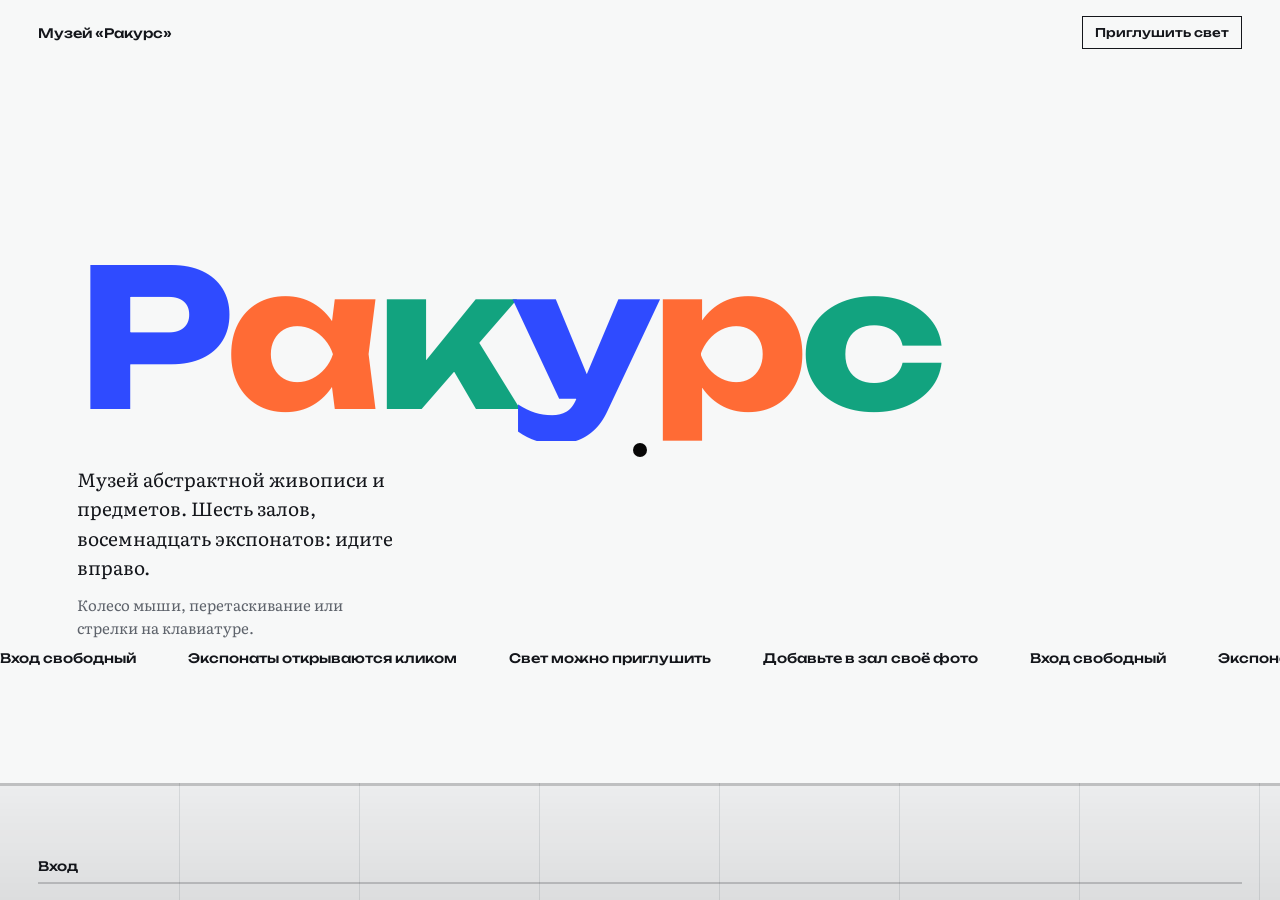
==== commit 682ab8c8: "Update index.html" ====
--- a/index.html
+++ b/index.html
@@ -7,93 +7,7 @@
 <link rel="preconnect" href="https://fonts.googleapis.com">
 <link rel="preconnect" href="https://fonts.gstatic.com" crossorigin>
 <link href="https://fonts.googleapis.com/css2?family=Unbounded:wght@500;700&family=Literata:ital,opsz,wght@0,7..72,400;1,7..72,400&display=swap" rel="stylesheet">
-<style>
-:root{color-scheme:light;--wall:#F7F8F8;--ink:#14161B;--mute:#5E636B;--d:'Unbounded','Arial Black',system-ui,sans-serif;--s:'Literata',Georgia,serif;box-sizing:border-box;padding-top:env(safe-area-inset-top,0px);padding-bottom:env(safe-area-inset-bottom,0px)}
-*,*::before,*::after{box-sizing:border-box}
-html,body{height:100%;margin:0;overflow:hidden;overscroll-behavior:none;-webkit-tap-highlight-color:transparent;background:var(--wall);color:var(--ink);font-family:var(--s)}
-button{font:inherit;color:inherit}
-:focus-visible{outline:3px solid #2742D8;outline-offset:4px}
-main{cursor:grab}main:active{cursor:grabbing}.frame,.btn,.tg,.mp button{cursor:pointer}
-main{touch-action:none;height:100%;-webkit-user-select:none;user-select:none}
-#track{position:relative;display:flex;align-items:center;height:100%;width:max-content;padding:6vh 0 11vh;will-change:transform}
-.top{position:fixed;inset:0 0 auto 0;display:flex;justify-content:space-between;align-items:center;padding:calc(16px + env(safe-area-inset-top,0px)) clamp(18px,3vw,40px) 0;font:500 13px var(--d);z-index:6;pointer-events:none}
-.tg{pointer-events:auto;border:1.5px solid var(--ink);background:none;padding:8px 12px;font:500 12px var(--d)}
-.floor{pointer-events:none;position:fixed;inset:auto 0 0 0;height:15vh;z-index:3;border-top:3px solid #0002;background:linear-gradient(#fff0,#0001),repeating-linear-gradient(90deg,#ECEDEE 0 179px,#D5D8DA 179px 180px)}
-.work::before{content:"";position:absolute;left:-10%;top:-12vh;width:120%;height:90%;background:radial-gradient(ellipse at 50% 0,rgba(255,205,90,.28),transparent 62%);pointer-events:none}
-.intro{flex:none;width:100vw;padding:0 6vw;position:relative}
-h1{margin:0;font:700 min(15vw,30vh) var(--d);letter-spacing:-.04em;line-height:1.08;overflow:hidden}
-.l{display:inline-block;transform:translateY(110%);animation:up .9s cubic-bezier(.2,.8,.1,1) calc(var(--i)*70ms + 1100ms) forwards}
-@keyframes up{to{transform:none}}
-.l:nth-child(3n+1){color:#2F4BFF}.l:nth-child(3n+2){color:#FF6B35}.l:nth-child(3n){color:#12A37F}
-.intro p{max-width:34ch;font-size:19px;line-height:1.55;margin:24px 0 0}
-.intro p+p{font-size:15px;color:var(--mute);margin-top:10px}
-.mq{position:absolute;left:0;bottom:-3vh;width:100vw;overflow:hidden;white-space:nowrap;font:500 13px var(--d)}
-.mq div{display:inline-block;animation:mq 26s linear infinite}
-.mq span{margin-right:4em}
-@keyframes mq{to{transform:translateX(-50%)}}
-.hall{flex:none;width:min(80vw,860px);height:70vh;position:relative;padding:0 4vw;display:flex;flex-direction:column;justify-content:center}
-.hn{position:absolute;left:0;top:50%;font:700 min(46vw,72vh) var(--d);line-height:1;color:transparent;-webkit-text-stroke:3px var(--c);opacity:.9;user-select:none}
-.hall h2,.hall p{position:relative;margin:0}
-.hall h2{font:700 clamp(32px,5vw,72px) var(--d);letter-spacing:-.03em;margin-bottom:18px;border-bottom:6px solid var(--c);padding-bottom:12px;width:max-content;max-width:100%}
-.hall p{max-width:30ch;font-size:19px;line-height:1.55}
-.work{flex:none;position:relative;padding:0 clamp(24px,6vw,100px)}
-.work:nth-of-type(even){transform:translateY(3vh)}
-.work:nth-of-type(odd){transform:translateY(-2vh)}
-.frame{position:relative;display:block;border:0;padding:0;overflow:hidden;height:min(54vh,520px,100vw);aspect-ratio:3/4;box-shadow:0 30px 50px -28px rgba(20,22,27,.45);transition:transform .35s ease-out,box-shadow .4s}
-.frame svg,.frame img{display:block;width:126%;height:100%;margin-left:-13%;object-fit:cover}
-.frame::before{content:"";position:absolute;inset:0;z-index:1;pointer-events:none;background:url("data:image/svg+xml;utf8,<svg xmlns='http://www.w3.org/2000/svg' width='160' height='160'><filter id='n'><feTurbulence type='fractalNoise' baseFrequency='.85' numOctaves='2'/><feColorMatrix values='0 0 0 0 0 0 0 0 0 0 0 0 0 0 0 0 0 0 .5 0'/></filter><rect width='100%' height='100%' filter='url(%23n)'/></svg>"),radial-gradient(ellipse at 50% 35%,transparent 55%,rgba(0,0,0,.38));opacity:.55}
-.frame::after{content:"";position:absolute;inset:0;z-index:2;background:var(--wall);transform-origin:top;transition:transform 1.1s cubic-bezier(.7,0,.2,1)}
-.work.in .frame::after{transform:scaleY(0)}
-.pl{margin:16px 0 0;padding:10px 14px;display:grid;gap:3px;width:max-content;max-width:100%;border:1px solid color-mix(in srgb,var(--ink) 30%,transparent);background:color-mix(in srgb,var(--wall) 72%,#fff);opacity:0;transform:translateY(10px);transition:opacity .8s .7s,transform .8s .7s}
-.work.in .pl{opacity:1;transform:none}
-.pl small{font-size:12px;color:var(--mute)}
-.pl b{font:500 14px var(--d)}
-.pl span{font-style:italic;color:var(--mute);font-size:14px}
-.add,.outro,.about,.contact{flex:none;padding:0 6vw;width:min(80vw,640px)}
-.add h2,.outro h2,.about h2,.contact h2{font:700 clamp(28px,4.5vw,60px) var(--d);letter-spacing:-.03em;margin:0 0 16px;line-height:1.08}
-.add p,.outro p,.about p,.contact p{max-width:34ch;font-size:18px;line-height:1.55;margin:0 0 24px}
-.btn{display:inline-block;border:2px solid var(--ink);background:none;padding:14px 22px;font:500 14px var(--d);transition:background .25s,color .25s}
-.btn:hover{background:var(--ink);color:var(--wall)}
-.bar{position:fixed;inset:auto 0 0 0;padding:0 clamp(18px,3vw,40px) calc(16px + env(safe-area-inset-bottom,0px));z-index:5;pointer-events:none;color:var(--ink)}
-.bar div{font:500 13px var(--d);margin-bottom:8px}
-.bar i{display:block;height:2px;background:color-mix(in srgb,var(--ink) 20%,transparent)}
-.bar i b{display:block;height:100%;background:var(--ink);transform-origin:left;transform:scaleX(0)}
-#dk{position:fixed;inset:0;z-index:4;pointer-events:none;opacity:0;transition:opacity .6s;background:radial-gradient(circle 230px at var(--mx,50%) var(--my,50%),transparent 0,rgba(6,8,12,.94) 100%)}
-#dk.on{opacity:1}
-#cur{display:none!important;position:fixed;left:0;top:0;width:14px;height:14px;margin:-7px;border-radius:50%;background:#fff;mix-blend-mode:difference;pointer-events:none;z-index:60;transition:width .3s,height .3s,margin .3s}
-#cur.big{width:80px;height:80px;margin:-40px}
-@media(hover:none),(pointer:coarse){#cur{display:none}}
-.facts{margin:0 0 24px;display:grid;gap:10px;max-width:40ch}.facts div{display:grid;grid-template-columns:7.5em 1fr;gap:12px;border-top:1px solid color-mix(in srgb,var(--ink) 25%,transparent);padding-top:10px}.facts dt{font:500 13px var(--d)}.facts dd{margin:0;font-size:17px;line-height:1.5}
-a.btn{color:var(--ink);text-decoration:none}a.btn:hover{color:var(--wall)}
-.mp{display:flex;gap:6px;margin-bottom:10px;pointer-events:auto;width:max-content;max-width:100%;overflow-x:auto;scrollbar-width:none}
-.mp button{border:1px solid color-mix(in srgb,var(--ink) 35%,transparent);background:none;padding:5px 9px;font:500 11px var(--d);white-space:nowrap}
-.mp button:hover{border-color:var(--ink)}
-.mp button.on{background:var(--ink);color:var(--wall);border-color:var(--ink);box-shadow:inset 0 -3px 0 var(--c)}
-.acts{display:flex;gap:10px;flex-wrap:wrap}
-#lens{position:fixed;left:0;top:0;width:170px;height:170px;border-radius:50%;overflow:hidden;border:3px solid #fff;box-shadow:0 10px 30px rgba(0,0,0,.4);pointer-events:none;opacity:0;transition:opacity .2s;z-index:3;background:#fff}
-#lens.on{opacity:1}
-body.lp #cur{opacity:0}
-.cu{position:fixed;inset:0;z-index:50;pointer-events:none;display:flex}
-.cu i{flex:1;background:#18202E;animation:op 1.3s cubic-bezier(.8,0,.2,1) .5s forwards}
-.cu i:first-child{--o:-101%;background:#2F4BFF}.cu i:last-child{--o:101%;background:#FF7FA6}
-@keyframes op{to{transform:translateX(var(--o))}}
-#ov{position:fixed;inset:0;z-index:20;display:grid;grid-template-columns:1fr 1fr;background:var(--wall);clip-path:circle(0px at 50% 50%);visibility:hidden;transition:clip-path .9s cubic-bezier(.76,0,.24,1),visibility 0s .9s}
-#ov.open{visibility:visible;transition:clip-path .9s cubic-bezier(.76,0,.24,1)}
-.oa{display:grid;place-items:center;background:#E9EAEC;overflow:hidden}
-.oa>*{touch-action:none;height:78%;max-width:84%;aspect-ratio:3/4;object-fit:cover;box-shadow:0 40px 70px rgba(20,22,27,.4);transform:scale(1.18);transition:transform 1.5s cubic-bezier(.2,.8,.1,1) .25s}
-#ov.open .oa>*{transform:none}
-.ot{align-self:center;padding:6vw;max-width:560px}
-.ot>*{opacity:0;transform:translateY(26px);transition:opacity .7s,transform .7s}
-#ov.open .ot>*{opacity:1;transform:none}
-#ov.open .ot>:nth-child(1){transition-delay:.55s}#ov.open .ot>:nth-child(2){transition-delay:.65s}#ov.open .ot>:nth-child(3){transition-delay:.75s}#ov.open .ot>:nth-child(4){transition-delay:.85s}
-.ot h2{font:700 clamp(28px,4vw,54px) var(--d);letter-spacing:-.03em;line-height:1.08;margin:0 0 16px}
-.ot .meta{font-style:italic;color:var(--mute);margin:0 0 20px}
-.ot .desc{font-size:19px;line-height:1.6;margin:0 0 32px}
-@media(max-width:760px){#ov{grid-template-columns:1fr;grid-template-rows:42% 1fr}.oa{padding-top:env(safe-area-inset-top,0px)}.oa>*{height:86%}.ot{padding:20px 24px calc(20px + env(safe-area-inset-bottom,0px));align-self:start;min-height:0;max-height:100%;max-width:none;overflow:auto}.ot h2{font-size:26px}.ot .desc{font-size:17px;margin-bottom:20px}.frame{height:min(56vh,112vw)}.top{font-size:12px}.tg{font-size:11px;padding:7px 10px}#lens{width:130px;height:130px}.work{padding:0 20px}.hall,.add,.outro{width:86vw}.pl{max-width:calc(100vw - 40px)}#dk{background:radial-gradient(circle 160px at var(--mx,50%) var(--my,50%),transparent 0,rgba(6,8,12,.94) 100%)}}
-@media(max-height:480px){.frame{height:60vh}.pl{margin-top:8px;padding:6px 10px}.ot{overflow:auto;max-height:100%}.ot h2{font-size:24px;margin-bottom:8px}.ot .desc{font-size:15px;margin-bottom:12px}.floor{height:19vh}#lab{display:none}.mp{margin-bottom:6px}.mp button{padding:3px 7px}.hall h2{font-size:30px}.hall p,.intro p{font-size:16px}}
-@media(hover:none){.btn:hover{background:none;color:var(--ink)}}
-@media(prefers-reduced-motion:reduce){.cu{display:none}.l,.mq div{animation:none;transform:none}.frame::after,.pl,#ov,#ov.open,.ot>*,.oa>*{transition:none}}
-</style>
+<link rel="stylesheet" href="style.css">
 </head>
 <body>
 <div class="cu" aria-hidden="true"><i></i><i></i></div>
@@ -105,115 +19,6 @@
   <div class="oa" id="oa"></div><div id="lens" aria-hidden="true"></div>
   <div class="ot"><h2 id="oh"></h2><p class="meta" id="om"></p><p class="desc" id="od"></p><div class="acts"><button class="btn" id="lp" aria-pressed="false">Включить лупу</button><button class="btn" id="oc">Закрыть экспонат</button></div></div>
 </div>
-<script>
-const P={y:'#FFC21A',b:'#2F4BFF',r:'#FF7FA6',g:'#12A37F',k:'#14161B',w:'#F1F2F3',o:'#FF6B35',v:'#7B4DFF',c:'#19B5C9'};
-const H=[['I','Цвет','Четыре холста, где всё решает цвет.',P.b],['II','Форма','Три предмета из мастерской: объём вместо плоскости.',P.o],['III','Свет','Пять работ о свете: два холста и три фотографии.',P.y],['IV','Линия','Что остаётся от рисунка, если убрать всё лишнее.',P.g],['V','Ритм','Повторы, которые складываются в движение.',P.v],['VI','Тишина','Последний зал: почти белый, почти пустой.',P.r]];
-const fb='<defs><filter id="bl"><feGaussianBlur stdDeviation="1.6"/></filter><filter id="bl2"><feGaussianBlur stdDeviation="9"/></filter></defs>';
-const rg=(b,a,s,c,o,f)=>`<path d="M0 400V${b}`+[...Array(31)].map((_,i)=>` L${i*10} ${(b+Math.sin(i*.45+s)*a+Math.sin(i*1.3+s*2)*a*.35).toFixed(1)}`).join('')+` V400Z" fill="${c}" opacity="${o}"${f?' filter="url(#bl)"':''}/>`;
-const lg=(id,a,b)=>`<defs><linearGradient id="${id}" x1="0" x2="1"><stop offset="0" stop-color="${a}"/><stop offset=".55" stop-color="${b}"/><stop offset="1" stop-color="#0007"/></linearGradient></defs>`;
-const A=[
-{h:0,t:'Утренний обмен',a:'Лея Вард',y:2024,m:'Масло, холст',bg:P.y,d:'Два круга перекрываются, и на пересечении появляется третий цвет. Работа о том, как разговор меняет обоих собеседников.',s:`<circle cx="120" cy="165" r="95" fill="${P.b}"/><circle cx="190" cy="250" r="75" fill="${P.r}" style="mix-blend-mode:multiply"/><circle cx="92" cy="305" r="26" fill="${P.k}"/>`},
-{h:0,t:'Три пролёта',a:'Тимур Аскаров',y:2023,m:'Акрил, холст',bg:P.g,d:'Арки растут слева направо, как ступени. Зелёный фон оставляет им только цвет и высоту.',s:`<path d="M20 400V250a40 40 0 0 1 80 0V400Z" fill="${P.w}"/><path d="M110 400V190a40 40 0 0 1 80 0V400Z" fill="${P.y}"/><path d="M200 400V120a40 40 0 0 1 80 0V400Z" fill="${P.r}"/>`},
-{h:0,t:'Шум 4',a:'Ирма Кольц',y:2025,m:'Акрил, холст',bg:P.k,d:'Двадцать четыре полосы без повторов. Ритм кажется случайным, пока не заметишь три цвета по кругу.',s:[...Array(24)].map((_,i)=>`<rect x="${i*12.5}" y="${(i*53)%90}" width="${3+(i*7)%9}" height="${400-((i*53)%90)*2}" fill="${[P.y,P.r,P.w][i%3]}"/>`).join('')},
-{h:0,t:'Остров в воде',a:'Давид Рен',y:2022,m:'Масло, холст',bg:P.b,d:'Полукруг на горизонте и его отражение, разбитое на шесть полос. Чем глубже, тем слабее след.',s:`<path d="M60 200a90 90 0 0 1 180 0Z" fill="${P.y}"/>`+[...Array(6)].map((_,i)=>`<rect x="${70+i*8}" y="${215+i*22}" width="${160-i*16}" height="8" fill="${P.w}" opacity="${1-i*.14}"/>`).join('')},
-{h:1,t:'Амфора без дна',a:'Нина Эйр',y:2023,m:'Керамика, глазурь',bg:P.g,d:'Сосуд, который нельзя наполнить: дно срезано ровно по линии света. Остаётся форма и её тень.',s:lg('a1','#F6CE63','#B5801A')+`<ellipse cx="150" cy="352" rx="80" ry="12" fill="#0005"/><path d="M122 70h56l-6 36c42 22 52 74 42 124-8 40-30 74-64 84-34-10-56-44-64-84-10-50 0-102 42-124z" fill="url(#a1)"/><path d="M108 112c-44 0-44 62 0 74M192 112c44 0 44 62 0 74" fill="none" stroke="url(#a1)" stroke-width="10"/>`},
-{h:1,t:'Фрагмент колонны',a:'Йон Маар',y:2022,m:'Известняк',bg:P.b,d:'Пять каннелюр и обломанный верх. Колонна уже ничего не держит, зато хорошо держит взгляд.',s:lg('a2','#F1F2F0','#BFC4C9')+`<rect x="82" y="338" width="136" height="24" fill="url(#a2)"/><rect x="100" y="96" width="100" height="244" fill="url(#a2)"/>`+[...Array(5)].map((_,i)=>`<rect x="${112+i*19}" y="96" width="3" height="244" fill="#0003"/>`).join('')+`<path d="M82 96l30-16 22 10 24-14 22 12 36-6v14z" fill="url(#a2)"/>`},
-{h:1,t:'Маска для тишины',a:'Сана Рид',y:2025,m:'Гипс, пигмент',bg:P.r,d:'Лицо без выражения, сделанное по слепку со спящего. Глаза закрыты, рот чуть приоткрыт.',s:lg('a3','#F7F7F5','#C9CED3')+`<ellipse cx="150" cy="205" rx="74" ry="108" fill="url(#a3)"/><path d="M104 180q18 12 36 0M160 180q18 12 36 0" fill="none" stroke="${P.k}" stroke-width="5" stroke-linecap="round"/><path d="M150 190v34q-8 8 0 8" fill="none" stroke="#0004" stroke-width="4"/><ellipse cx="150" cy="270" rx="16" ry="5" fill="${P.k}"/>`},
-{h:2,t:'Сетка, которая дышит',a:'Мина Сато',y:2024,m:'Гуашь, бумага',bg:P.r,d:'Сорок восемь точек одного цвета. Меняется только размер, и поверхность начинает пульсировать.',s:[...Array(48)].map((_,i)=>{const c=i%6,r=(i/6)|0;return `<circle cx="${30+c*48}" cy="${40+r*46}" r="${(3+9*Math.abs(Math.sin(c*.9+r*.7))).toFixed(1)}" fill="${P.k}"/>`}).join('')},
-{h:2,t:'Свет в коридоре',a:'Олаф Бреннер',y:2021,m:'Масло, холст',bg:P.k,d:'Семь вложенных прямоугольников ведут взгляд к дальней стене. Холст плоский, но глубина читается сразу.',s:[...Array(7)].map((_,i)=>`<rect x="${30+i*18}" y="${50+i*24}" width="${240-i*36}" height="${300-i*48}" fill="${[P.w,P.y,P.r,P.b,P.g,P.k,P.y][i]}"/>`).join('')},
-{h:2,t:'Хребет на рассвете',a:'Лукас Дрейн',y:2024,m:'Цифровая печать',bg:'#F28A8A',d:'Четыре гряды, и каждая дальше предыдущей светлее. Воздух между ними плотнее камня, поэтому глубина видна без перспективы.',s:fb+`<defs><linearGradient id="sk" x1="0" y1="0" x2="0" y2="1"><stop offset="0" stop-color="#3B4A8C"/><stop offset=".5" stop-color="#F28A8A"/><stop offset=".8" stop-color="#FFC27A"/></linearGradient></defs><rect width="300" height="400" fill="url(#sk)"/><circle cx="190" cy="250" r="26" fill="#FFF1C9" filter="url(#bl)"/>`+rg(250,18,1,'#8E6F9E',.7,1)+rg(285,22,2.3,'#5E5588',.85,1)+rg(325,20,4,'#352F5C',.95,0)+rg(365,14,5.5,'#14161B',1,0)},
-{h:2,t:'Озеро в тумане',a:'Мира Холт',y:2023,m:'Цифровая печать',bg:'#B9C5CB',d:'Берег растворился, лодка осталась. Туман съел горизонт, и вода с небом стали одним серым полем.',s:fb+`<defs><linearGradient id="lk" x1="0" y1="0" x2="0" y2="1"><stop offset="0" stop-color="#E3E8EA"/><stop offset=".52" stop-color="#B9C5CB"/><stop offset=".53" stop-color="#9FB0B8"/><stop offset="1" stop-color="#5F737C"/></linearGradient></defs><rect width="300" height="400" fill="url(#lk)"/>`+rg(210,5,.7,'#8C9BA2',.8,1)+`<ellipse cx="150" cy="212" rx="200" ry="20" fill="#fff" opacity=".65" filter="url(#bl2)"/><path d="M118 296h64l-10 11h-44z" fill="#14161B"/><path d="M150 296V262l24 30z" fill="#14161B"/><path d="M130 318h40M120 330h60M138 342h24" stroke="#14161B" stroke-width="3" opacity=".35"/>`},
-{h:2,t:'Лестница света',a:'Тео Брандт',y:2025,m:'Цифровая печать',bg:'#14161B',d:'Девять ступеней и один луч сверху. Свет не доходит до низа, поэтому лестница кажется длиннее, чем есть.',s:fb+[...Array(9)].map((_,i)=>`<rect x="30" y="${90+i*30}" width="240" height="30" fill="${i%2?'#2A2E36':'#1D2027'}"/>`).join('')+`<path d="M170 0h90L110 400H30z" fill="#FFE8A8" opacity=".38" filter="url(#bl2)"/><path d="M190 0h50L110 400H70z" fill="#FFF4D0" opacity=".3" filter="url(#bl)"/>`},
-{h:3,t:'Одна линия',a:'Артём Лисс',y:2023,m:'Тушь, бумага',bg:P.y,d:'Кривая не отрывается от бумаги от первой точки до последней. Если идти по ней взглядом, легко потерять счёт петлям.',s:`<path d="M30 340C60 60 120 60 140 200S220 380 270 70" fill="none" stroke="${P.k}" stroke-width="6" stroke-linecap="round"/>`},
-{h:3,t:'Натянутые нити',a:'Ева Шторм',y:2024,m:'Нить, гвозди',bg:P.k,d:'Четырнадцать нитей от левого края к нижнему. Из прямых линий получается плавный изгиб, которого нет ни на одной из них.',s:[...Array(14)].map((_,i)=>`<line x1="30" y1="${30+i*24}" x2="${40+i*20}" y2="370" stroke="${[P.y,P.r,P.c][i%3]}" stroke-width="2.5"/>`).join('')},
-{h:4,t:'Шаги',a:'Ян Ворон',y:2022,m:'Акрил, холст',bg:P.c,d:'Шесть квадратов поднимаются по диагонали и растут на каждом шаге. Цвета чередуются, как клавиши.',s:[...Array(6)].map((_,i)=>`<rect x="${30+i*38}" y="${300-i*44}" width="${24+i*4}" height="${24+i*4}" fill="${i%2?P.w:P.k}"/>`).join('')},
-{h:4,t:'Часы без стрелок',a:'Алия Норд',y:2025,m:'Масло, холст',bg:P.o,d:'Четыре кольца из чёрточек разной длины. Время в этой работе можно только услышать, как тиканье.',s:[...Array(4)].map((_,i)=>`<circle cx="150" cy="200" r="${40+i*26}" fill="none" stroke="${P.w}" stroke-width="10" stroke-dasharray="${6+i*4} 10"/>`).join('')},
-{h:5,t:'Белое на белом',a:'Ким Ларс',y:2021,m:'Масло, холст',bg:'#E8EAEC',d:'Прямоугольник и круг почти не отличаются от фона. Нужно подойти ближе и постоять, чтобы их увидеть.',s:`<rect x="70" y="90" width="160" height="220" fill="#F8F9FA"/><circle cx="150" cy="200" r="46" fill="#DDE0E4"/>`},
-{h:5,t:'Тень от окна',a:'Роза Клайн',y:2024,m:'Акрил, холст',bg:P.v,d:'Квадрат света, упавший на пол, и тёмный крест рамы. Окна на картине нет, остался только его след.',s:`<path d="M60 80h120l60 240H110z" fill="${P.y}"/><path d="M120 80l50 240M75 200h160" stroke="${P.v}" stroke-width="8"/>`}
-];
-const $=id=>document.getElementById(id),track=$('track'),ov=$('ov'),main=$('main');
-const art=w=>w.img?`<img src="${w.img}" alt="${w.t}">`:`<svg viewBox="0 0 300 400" preserveAspectRatio="xMidYMid slice" aria-hidden="true">${w.s}</svg>`;
-const work=(w,i)=>`<section class="work" data-i="${i}"><button class="frame" aria-label="Открыть экспонат: ${w.t}" style="background:${w.bg}">${art(w)}</button><p class="pl"><small>№ ${String(i+1).padStart(2,'0')}</small><b>${w.t}</b><span>${w.a}, ${w.y}</span><span>${w.m}</span></p></section>`;
-const mq=['Вход свободный','Экспонаты открываются кликом','Свет можно приглушить','Добавьте в зал своё фото'].map(s=>`<span>${s}</span>`).join('');
-track.innerHTML=`<section class="intro"><h1 aria-label="Ракурс">${[...'Ракурс'].map((c,i)=>`<span class="l" style="--i:${i}" aria-hidden="true">${c}</span>`).join('')}</h1><p>Музей абстрактной живописи и предметов. Шесть залов, восемнадцать экспонатов: идите вправо.</p><p>Колесо мыши, перетаскивание или стрелки на клавиатуре.</p><div class="mq" aria-hidden="true"><div>${mq}${mq}</div></div></section>`
-+H.map((h,k)=>`<section class="hall" style="--c:${h[3]}"><b class="hn" aria-hidden="true">${h[0]}</b><h2>Зал ${h[0]}. ${h[1]}</h2><p>${h[2]}</p></section>`+A.map((w,i)=>w.h===k?work(w,i):'').join('')).join('')
-+`<section class="add"><h2>Ваш экспонат</h2><p>Выберите фото на устройстве, и оно появится в зале. Файл остаётся у вас, на сервер ничего не уходит.</p><label class="btn" tabindex="0" id="upl">Добавить фото<input type="file" id="file" accept="image/*" hidden></label></section><section class="about"><h2>О музее</h2><p>«Ракурс» — музей абстрактной живописи, предметов и фотографий. Все экспонаты нарисованы кодом, а залы собраны из HTML, CSS и JavaScript без библиотек.</p><dl class="facts"><div><dt>Залы</dt><dd>Шесть, от «Цвета» до «Тишины»</dd></div><div><dt>Экспонатов</dt><dd>Восемнадцать и ваши фото</dd></div><div><dt>Вход</dt><dd>Свободный</dd></div><div><dt>Выставка</dt><dd>Меняется раз в сезон</dd></div></dl></section><section class="contact"><h2>Контакты</h2><p>Хотите показать работу в музее или обсудить такой же сайт для себя? Напишите автору.</p><dl class="facts"><div><dt>Часы</dt><dd>Круглосуточно, залы не закрываются</dd></div><div><dt>Адрес</dt><dd>Онлайн, по этой ссылке</dd></div><div><dt>Автор сайта</dt><dd>MakwinIT</dd></div></dl><a class="btn" href="https://t.me/makwinit" target="_blank" rel="noopener">Написать в Telegram</a></section><section class="outro"><h2>Выход</h2><p>Спасибо, что зашли. Вернуться ко входу можно одной кнопкой.</p><button class="btn" id="back">Вернуться ко входу</button></section>`;
-const rm=matchMedia('(prefers-reduced-motion: reduce)').matches,k=rm?1:.085;
-if(matchMedia('(pointer:coarse)').matches)track.querySelector('.intro p+p').textContent='Проведите пальцем влево или вправо.';
-const io=new IntersectionObserver(es=>es.forEach(e=>{if(e.isIntersecting){e.target.classList.add('in');io.unobserve(e.target)}}),{threshold:.3});
-let works,frames,halls=[...track.querySelectorAll('.hall')];
-const refresh=()=>{works=[...track.querySelectorAll('.work')];frames=[...track.querySelectorAll('.frame')];works.forEach(w=>{if(!w.classList.contains('in'))io.observe(w)})};
-let x=0,t=0,max=0,cx=[],sx=0,st=0,drag=false,moved=0,vel=0,lm=0,ox=0,oy=0,last=null,mx=innerWidth/2,my=innerHeight/2,px=mx,py=my;
-const cl=v=>Math.max(0,Math.min(max,v));
-function size(){max=Math.max(0,track.scrollWidth-innerWidth);cx=works.map(e=>e.offsetLeft+e.offsetWidth/2);starts=stops.map(s=>s.e.offsetLeft);t=cl(t)}
-let starts=[],mcur=-2;
-const stops=[...halls.map((h,i)=>({l:H[i][0],e:h,c:H[i][3],n:'Зал '+H[i][0]+': '+H[i][1]})),{l:'О музее',e:track.querySelector('.about'),c:P.k,n:'О музее'},{l:'Контакты',e:track.querySelector('.contact'),c:P.k,n:'Контакты'}];
-const mp=$('mp');mp.innerHTML=stops.map((s,i)=>`<button data-i="${i}" style="--c:${s.c}" aria-label="${s.n}">${s.l}</button>`).join('');
-mp.addEventListener('click',e=>{const b=e.target.closest('button');if(b)t=cl(stops[+b.dataset.i].e.offsetLeft-innerWidth*.06)});
-refresh();size();addEventListener('resize',size);
-addEventListener('wheel',e=>{if(ov.classList.contains('open'))return;t=cl(t+(e.deltaY+e.deltaX)*1.1)},{passive:true});
-main.addEventListener('pointerdown',e=>{drag=true;moved=0;sx=e.clientX;st=t;vel=0;lm=0});
-addEventListener('pointermove',e=>{mx=e.clientX;my=e.clientY;if(!drag)return;moved=Math.abs(e.clientX-sx);const nt=cl(st-(e.clientX-sx)*1.6);vel=nt-t;t=nt;lm=performance.now()});
-addEventListener('pointerup',()=>{if(drag&&performance.now()-lm<80)t=cl(t+vel*9);drag=false});
-addEventListener('pointercancel',()=>{drag=false});
-addEventListener('keydown',e=>{
-  if(e.key==='Escape'&&ov.classList.contains('open')){closeW();return}
-  if(ov.classList.contains('open'))return;
-  const s={ArrowRight:1,ArrowDown:1,PageDown:1,ArrowLeft:-1,ArrowUp:-1,PageUp:-1}[e.key];
-  if(s)t=cl(t+s*innerWidth*.6);else if(e.key==='Home')t=0;else if(e.key==='End')t=max});
-track.addEventListener('focusin',e=>{const w=e.target.closest('.work,.add,.about,.contact');if(w)t=cl(w.offsetLeft+w.offsetWidth/2-innerWidth/2)});
-track.addEventListener('pointermove',e=>{const f=e.target.closest('.frame');if(!f||drag||e.pointerType!=='mouse')return;const r=f.getBoundingClientRect(),a=(e.clientX-r.left)/r.width-.5,b=(e.clientY-r.top)/r.height-.5;f.style.transform=`perspective(800px) rotateY(${a*12}deg) rotateX(${-b*12}deg) scale(1.02)`});
-track.addEventListener('pointerout',e=>{const f=e.target.closest('.frame');if(f)f.style.transform=''});
-track.addEventListener('click',e=>{const f=e.target.closest('.frame');if(!f||moved>6)return;openW(+f.closest('.work').dataset.i,e)});
-document.addEventListener('pointerover',e=>$('cur').classList.toggle('big',!!e.target.closest('.frame,.btn,.tg,.mp button')));
-$('back').onclick=()=>{t=0};
-$('upl').addEventListener('keydown',e=>{if(e.key==='Enter'||e.key===' '){e.preventDefault();$('file').click()}});
-$('file').addEventListener('change',e=>{
-  const f=e.target.files[0];if(!f)return;const r=new FileReader();
-  r.onload=()=>{const w={h:5,t:'Ваш экспонат',a:'Из вашей коллекции',y:2026,m:'Фотография',bg:P.k,d:'Фото из вашей коллекции. Оно показано только на этой странице и пропадёт после обновления.',img:r.result};
-    A.push(w);track.querySelector('.add').insertAdjacentHTML('beforebegin',work(w,A.length-1));
-    refresh();size();const n=works[works.length-1];t=cl(n.offsetLeft+n.offsetWidth/2-innerWidth/2)};
-  r.readAsDataURL(f);e.target.value=''});
-const tg=$('tg'),dk=$('dk');
-tg.onclick=()=>{const on=dk.classList.toggle('on');tg.setAttribute('aria-pressed',on);tg.textContent=on?'Включить свет':'Приглушить свет'};
-function openW(i,e){
-  const w=A[i];ox=e.clientX||innerWidth/2;oy=e.clientY||innerHeight/2;last=frames[i];
-  $('oa').innerHTML=w.img?art(w):`<svg viewBox="0 0 300 400" style="background:${w.bg}" role="img" aria-label="${w.t}">${w.s}</svg>`;
-  $('oh').textContent=w.t;$('om').textContent=`${w.a}, ${w.y}. ${w.m}`;$('od').textContent=w.d;
-  ov.style.clipPath=`circle(0px at ${ox}px ${oy}px)`;void ov.offsetWidth;
-  ov.classList.add('open');ov.style.clipPath=`circle(150vmax at ${ox}px ${oy}px)`;
-  main.inert=true;document.body.classList.toggle('lp',loupe);buildLens();$('oc').focus({preventScroll:true})}
-function closeW(){document.body.classList.remove('lp');lens.classList.remove('on');ov.classList.remove('open');ov.style.clipPath=`circle(0px at ${ox}px ${oy}px)`;main.inert=false;if(last)last.focus({preventScroll:true})}
-$('oc').onclick=closeW;
-const lens=$('lens'),Z=2.6;let loupe=false;
-function buildLens(){lens.innerHTML='';lens.classList.remove('on');const a=$('oa').firstElementChild;if(a)lens.appendChild(a.cloneNode(true))}
-function lensMove(e){
-  if(!loupe||!ov.classList.contains('open'))return;
-  const a=$('oa').firstElementChild,c=lens.firstElementChild;if(!a||!c)return;
-  const r=a.getBoundingClientRect();
-  if(e.clientX<r.left||e.clientX>r.right||e.clientY<r.top||e.clientY>r.bottom){lens.classList.remove('on');return}
-  const R=lens.offsetWidth/2;
-  c.style.cssText=`position:absolute;max-width:none;box-shadow:none;transform:none;aspect-ratio:auto;width:${r.width*Z}px;height:${r.height*Z}px;left:${R-(e.clientX-r.left)*Z}px;top:${R-(e.clientY-r.top)*Z}px`;
-  lens.style.left=(e.clientX-R)+'px';lens.style.top=(e.clientY-R-(e.pointerType==='touch'?R+28:0))+'px';lens.classList.add('on')}
-ov.addEventListener('pointermove',lensMove);ov.addEventListener('pointerdown',lensMove);ov.addEventListener('pointerleave',()=>lens.classList.remove('on'));
-$('lp').onclick=()=>{loupe=!loupe;$('lp').setAttribute('aria-pressed',loupe);$('lp').textContent=loupe?'Выключить лупу':'Включить лупу';document.body.classList.toggle('lp',loupe);if(!loupe)lens.classList.remove('on')};
-const lab=$('lab'),fill=$('fill'),floor=$('floor'),cur=$('cur');
-(function tick(){
-  x+=(t-x)*k;if(Math.abs(t-x)<.1)x=t;
-  const sk=rm?0:Math.max(-5,Math.min(5,(x-t)/40));
-  track.style.transform=`translate3d(${-x}px,0,0) skewX(${sk}deg)`;
-  floor.style.backgroundPosition=`0 0,${-x}px 0`;
-  if(!rm){
-    frames.forEach(f=>{const r=f.getBoundingClientRect(),d=(r.left+r.width/2-innerWidth/2)/innerWidth;f.firstElementChild.style.transform=`translateX(${(-d*10).toFixed(2)}%)`});
-    halls.forEach(h=>{const r=h.getBoundingClientRect(),d=(r.left+r.width/2-innerWidth/2)/innerWidth;h.firstElementChild.style.transform=`translateY(-50%) translateX(${(d*40).toFixed(1)}%)`})}
-  px+=(mx-px)*.25;py+=(my-py)*.25;cur.style.transform=`translate(${px}px,${py}px)`;
-  dk.style.setProperty('--mx',px+'px');dk.style.setProperty('--my',py+'px');
-  fill.style.transform=`scaleX(${max?x/max:0})`;
-  const m=x+innerWidth*.4;let ci=-1;starts.forEach((s,i)=>{if(s<=m)ci=i});
-  if(ci!==mcur){mcur=ci;[...mp.children].forEach((b,i)=>b.classList.toggle('on',i===ci))}
-  const mid=x+innerWidth/2;let n=0;cx.forEach((c,i)=>{if(Math.abs(c-mid)<Math.abs(cx[n]-mid))n=i});
-  lab.textContent=max&&x>=max-4?'Выход':ci>5?stops[ci].n:mid<cx[0]-innerWidth*.55?'Вход':`Зал ${H[A[n].h][0]}: ${A[n].t}`;
-  requestAnimationFrame(tick)})();
-</script>
+<script src="script.js"></script>
 </body>
 </html>
--- a/style.css
+++ b/style.css
@@ -0,0 +1,75 @@
+:root{color-scheme:light;--wall:#F7F8F8;--ink:#14161B;--mute:#5E636B;--d:'Unbounded','Arial Black',system-ui,sans-serif;--s:'Literata',Georgia,serif;box-sizing:border-box;padding-top:env(safe-area-inset-top,0px);padding-bottom:env(safe-area-inset-bottom,0px)}
+*,*::before,*::after{box-sizing:border-box}
+html,body{height:100%;margin:0;overflow:hidden;overscroll-behavior:none;-webkit-tap-highlight-color:transparent;background:var(--wall);color:var(--ink);font-family:var(--s)}
+button{font:inherit;color:inherit}
+:focus-visible{outline:3px solid #2742D8;outline-offset:4px}
+@media(hover:hover) and (pointer:fine){body,body *{cursor:none!important}}
+main{touch-action:none;height:100%;-webkit-user-select:none;user-select:none}
+#track{position:relative;display:flex;align-items:center;height:100%;width:max-content;padding:6vh 0 9vh;will-change:transform}
+.top{position:fixed;inset:0 0 auto 0;display:flex;justify-content:space-between;align-items:center;padding:calc(16px + env(safe-area-inset-top,0px)) clamp(18px,3vw,40px) 0;font:500 13px var(--d);z-index:6;pointer-events:none}
+.tg{pointer-events:auto;border:1.5px solid var(--ink);background:none;padding:8px 12px;font:500 12px var(--d)}
+.floor{pointer-events:none;position:fixed;inset:auto 0 0 0;height:13vh;z-index:3;border-top:3px solid #0002;background:linear-gradient(#fff0,#0001),repeating-linear-gradient(90deg,#ECEDEE 0 179px,#D5D8DA 179px 180px)}
+.work::before{content:"";position:absolute;left:-10%;top:-12vh;width:120%;height:90%;background:radial-gradient(ellipse at 50% 0,rgba(255,205,90,.28),transparent 62%);pointer-events:none}
+.intro{flex:none;width:100vw;padding:0 6vw;position:relative}
+h1{margin:0;font:700 min(15vw,30vh) var(--d);letter-spacing:-.04em;line-height:1.08;overflow:hidden}
+.l{display:inline-block;transform:translateY(110%);animation:up .9s cubic-bezier(.2,.8,.1,1) calc(var(--i)*70ms + 1100ms) forwards}
+@keyframes up{to{transform:none}}
+.l:nth-child(3n+1){color:#2F4BFF}.l:nth-child(3n+2){color:#FF6B35}.l:nth-child(3n){color:#12A37F}
+.intro p{max-width:34ch;font-size:19px;line-height:1.55;margin:24px 0 0}
+.intro p+p{font-size:15px;color:var(--mute);margin-top:10px}
+.mq{position:absolute;left:0;bottom:-3vh;width:100vw;overflow:hidden;white-space:nowrap;font:500 13px var(--d)}
+.mq div{display:inline-block;animation:mq 26s linear infinite}
+.mq span{margin-right:4em}
+@keyframes mq{to{transform:translateX(-50%)}}
+.hall{flex:none;width:min(80vw,860px);height:70vh;position:relative;padding:0 4vw;display:flex;flex-direction:column;justify-content:center}
+.hn{position:absolute;left:0;top:50%;font:700 min(46vw,72vh) var(--d);line-height:1;color:transparent;-webkit-text-stroke:3px var(--c);opacity:.9;user-select:none}
+.hall h2,.hall p{position:relative;margin:0}
+.hall h2{font:700 clamp(32px,5vw,72px) var(--d);letter-spacing:-.03em;margin-bottom:18px;border-bottom:6px solid var(--c);padding-bottom:12px;width:max-content;max-width:100%}
+.hall p{max-width:30ch;font-size:19px;line-height:1.55}
+.work{flex:none;position:relative;padding:0 clamp(24px,6vw,100px)}
+.work:nth-of-type(even){transform:translateY(3vh)}
+.work:nth-of-type(odd){transform:translateY(-2vh)}
+.frame{position:relative;display:block;border:0;padding:0;overflow:hidden;height:min(54vh,520px,100vw);aspect-ratio:3/4;box-shadow:0 30px 50px -28px rgba(20,22,27,.45);transition:transform .35s ease-out,box-shadow .4s}
+.frame svg,.frame img{display:block;width:126%;height:100%;margin-left:-13%;object-fit:cover}
+.frame::before{content:"";position:absolute;inset:0;z-index:1;pointer-events:none;background:url("data:image/svg+xml;utf8,<svg xmlns='http://www.w3.org/2000/svg' width='160' height='160'><filter id='n'><feTurbulence type='fractalNoise' baseFrequency='.85' numOctaves='2'/><feColorMatrix values='0 0 0 0 0 0 0 0 0 0 0 0 0 0 0 0 0 0 .5 0'/></filter><rect width='100%' height='100%' filter='url(%23n)'/></svg>"),radial-gradient(ellipse at 50% 35%,transparent 55%,rgba(0,0,0,.38));opacity:.55}
+.frame::after{content:"";position:absolute;inset:0;z-index:2;background:var(--wall);transform-origin:top;transition:transform 1.1s cubic-bezier(.7,0,.2,1)}
+.work.in .frame::after{transform:scaleY(0)}
+.pl{margin:16px 0 0;padding:10px 14px;display:grid;gap:3px;width:max-content;max-width:100%;border:1px solid color-mix(in srgb,var(--ink) 30%,transparent);background:color-mix(in srgb,var(--wall) 72%,#fff);opacity:0;transform:translateY(10px);transition:opacity .8s .7s,transform .8s .7s}
+.work.in .pl{opacity:1;transform:none}
+.pl small{font-size:12px;color:var(--mute)}
+.pl b{font:500 14px var(--d)}
+.pl span{font-style:italic;color:var(--mute);font-size:14px}
+.add,.outro{flex:none;padding:0 6vw;width:min(80vw,640px)}
+.add h2,.outro h2{font:700 clamp(28px,4.5vw,60px) var(--d);letter-spacing:-.03em;margin:0 0 16px;line-height:1.08}
+.add p,.outro p{max-width:34ch;font-size:18px;line-height:1.55;margin:0 0 24px}
+.btn{display:inline-block;border:2px solid var(--ink);background:none;padding:14px 22px;font:500 14px var(--d);transition:background .25s,color .25s}
+.btn:hover{background:var(--ink);color:var(--wall)}
+.bar{position:fixed;inset:auto 0 0 0;padding:0 clamp(18px,3vw,40px) calc(16px + env(safe-area-inset-bottom,0px));z-index:5;pointer-events:none;color:var(--ink)}
+.bar div{font:500 13px var(--d);margin-bottom:8px}
+.bar i{display:block;height:2px;background:color-mix(in srgb,var(--ink) 20%,transparent)}
+.bar i b{display:block;height:100%;background:var(--ink);transform-origin:left;transform:scaleX(0)}
+#dk{position:fixed;inset:0;z-index:4;pointer-events:none;opacity:0;transition:opacity .6s;background:radial-gradient(circle 230px at var(--mx,50%) var(--my,50%),transparent 0,rgba(6,8,12,.94) 100%)}
+#dk.on{opacity:1}
+#cur{position:fixed;left:0;top:0;width:14px;height:14px;margin:-7px;border-radius:50%;background:#fff;mix-blend-mode:difference;pointer-events:none;z-index:60;transition:width .3s,height .3s,margin .3s}
+#cur.big{width:80px;height:80px;margin:-40px}
+@media(hover:none),(pointer:coarse){#cur{display:none}}
+.cu{position:fixed;inset:0;z-index:50;pointer-events:none;display:flex}
+.cu i{flex:1;background:#18202E;animation:op 1.3s cubic-bezier(.8,0,.2,1) .5s forwards}
+.cu i:first-child{--o:-101%;background:#2F4BFF}.cu i:last-child{--o:101%;background:#FF7FA6}
+@keyframes op{to{transform:translateX(var(--o))}}
+#ov{position:fixed;inset:0;z-index:20;display:grid;grid-template-columns:1fr 1fr;background:var(--wall);clip-path:circle(0px at 50% 50%);visibility:hidden;transition:clip-path .9s cubic-bezier(.76,0,.24,1),visibility 0s .9s}
+#ov.open{visibility:visible;transition:clip-path .9s cubic-bezier(.76,0,.24,1)}
+.oa{display:grid;place-items:center;background:#E9EAEC;overflow:hidden}
+.oa>*{height:78%;max-width:84%;aspect-ratio:3/4;object-fit:cover;box-shadow:0 40px 70px rgba(20,22,27,.4);transform:scale(1.18);transition:transform 1.5s cubic-bezier(.2,.8,.1,1) .25s}
+#ov.open .oa>*{transform:none}
+.ot{align-self:center;padding:6vw;max-width:560px}
+.ot>*{opacity:0;transform:translateY(26px);transition:opacity .7s,transform .7s}
+#ov.open .ot>*{opacity:1;transform:none}
+#ov.open .ot>:nth-child(1){transition-delay:.55s}#ov.open .ot>:nth-child(2){transition-delay:.65s}#ov.open .ot>:nth-child(3){transition-delay:.75s}#ov.open .ot>:nth-child(4){transition-delay:.85s}
+.ot h2{font:700 clamp(28px,4vw,54px) var(--d);letter-spacing:-.03em;line-height:1.08;margin:0 0 16px}
+.ot .meta{font-style:italic;color:var(--mute);margin:0 0 20px}
+.ot .desc{font-size:19px;line-height:1.6;margin:0 0 32px}
+@media(max-width:760px){#ov{grid-template-columns:1fr;grid-template-rows:42% 1fr}.oa{padding-top:env(safe-area-inset-top,0px)}.oa>*{height:86%}.ot{padding:20px 24px calc(20px + env(safe-area-inset-bottom,0px));align-self:start;min-height:0;max-height:100%;max-width:none;overflow:auto}.ot h2{font-size:26px}.ot .desc{font-size:17px;margin-bottom:20px}.frame{height:min(56vh,112vw)}.top{font-size:12px}.tg{font-size:11px;padding:7px 10px}.work{padding:0 20px}.hall,.add,.outro{width:86vw}.pl{max-width:calc(100vw - 40px)}#dk{background:radial-gradient(circle 160px at var(--mx,50%) var(--my,50%),transparent 0,rgba(6,8,12,.94) 100%)}}
+@media(max-height:480px){.frame{height:60vh}.pl{margin-top:8px;padding:6px 10px}.ot{overflow:auto;max-height:100%}.ot h2{font-size:24px;margin-bottom:8px}.ot .desc{font-size:15px;margin-bottom:12px}.floor{height:16vh}.hall h2{font-size:30px}.hall p,.intro p{font-size:16px}}
+@media(hover:none){.btn:hover{background:none;color:var(--ink)}}
+@media(prefers-reduced-motion:reduce){.cu{display:none}.l,.mq div{animation:none;transform:none}.frame::after,.pl,#ov,#ov.open,.ot>*,.oa>*{transition:none}}
